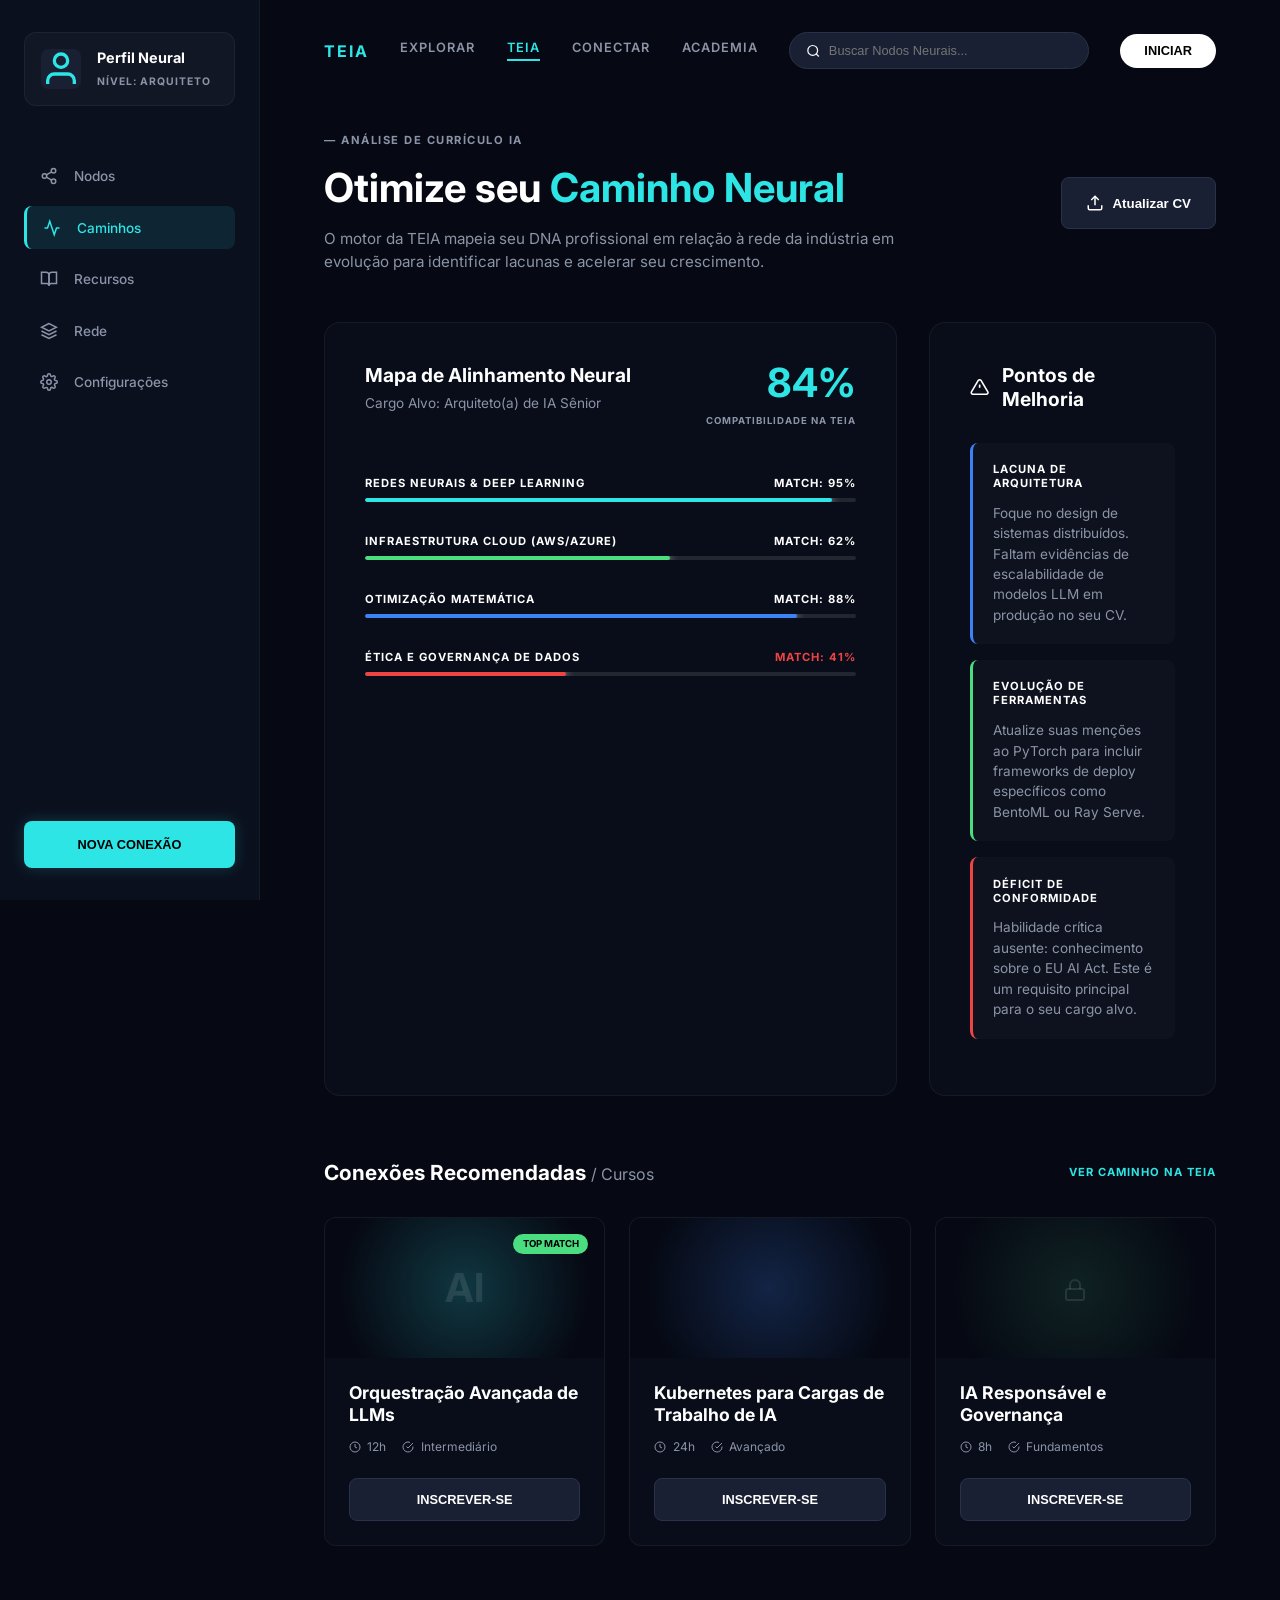
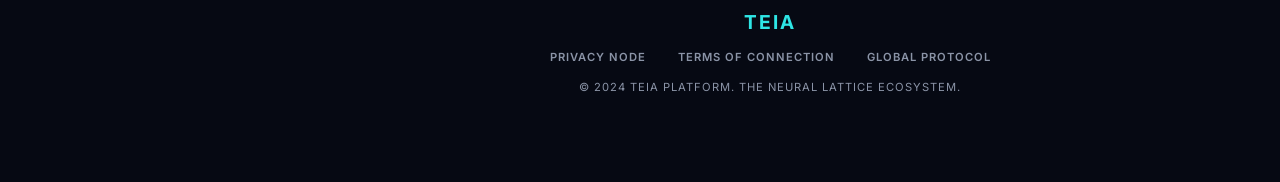
==== dashboard.html @ 176d40ed "Add files via upload" ====
<!DOCTYPE html>
<html lang="pt-BR">
<head>
    <meta charset="UTF-8">
    <meta name="viewport" content="width=device-width, initial-scale=1.0">
    <title>Teia - Painel de Controle</title>
    <link href="https://fonts.googleapis.com/css2?family=Inter:wght@400;500;600;700&display=swap" rel="stylesheet">
    <link rel="stylesheet" href="style.css">
</head>
<body class="dashboard-body">

    <div class="dashboard-layout">
        
        <aside class="sidebar">
            <div class="user-profile">
                <div class="avatar-placeholder">
                    <svg viewBox="0 0 24 24" fill="none" stroke="currentColor" stroke-width="2"><path d="M20 21v-2a4 4 0 0 0-4-4H8a4 4 0 0 0-4 4v2"></path><circle cx="12" cy="7" r="4"></circle></svg>
                </div>
                <div class="user-info">
                    <h3>Perfil Neural</h3>
                    <span>NÍVEL: ARQUITETO</span>
                </div>
            </div>

            <nav class="side-nav">
                <a href="#" class="nav-item">
                    <svg viewBox="0 0 24 24" fill="none" stroke="currentColor" stroke-width="2"><circle cx="18" cy="5" r="3"></circle><circle cx="6" cy="12" r="3"></circle><circle cx="18" cy="19" r="3"></circle><line x1="8.59" y1="13.51" x2="15.42" y2="17.49"></line><line x1="15.41" y1="6.51" x2="8.59" y2="10.49"></line></svg>
                    Nodos
                </a>
                <a href="#" class="nav-item active">
                    <svg viewBox="0 0 24 24" fill="none" stroke="currentColor" stroke-width="2"><polyline points="22 12 18 12 15 21 9 3 6 12 2 12"></polyline></svg>
                    Caminhos
                </a>
                <a href="#" class="nav-item">
                    <svg viewBox="0 0 24 24" fill="none" stroke="currentColor" stroke-width="2"><path d="M2 3h6a4 4 0 0 1 4 4v14a3 3 0 0 0-3-3H2z"></path><path d="M22 3h-6a4 4 0 0 0-4 4v14a3 3 0 0 1 3-3h7z"></path></svg>
                    Recursos
                </a>
                <a href="#" class="nav-item">
                    <svg viewBox="0 0 24 24" fill="none" stroke="currentColor" stroke-width="2"><polygon points="12 2 2 7 12 12 22 7 12 2"></polygon><polyline points="2 17 12 22 22 17"></polyline><polyline points="2 12 12 17 22 12"></polyline></svg>
                    Rede
                </a>
                <a href="#" class="nav-item">
                    <svg viewBox="0 0 24 24" fill="none" stroke="currentColor" stroke-width="2"><circle cx="12" cy="12" r="3"></circle><path d="M19.4 15a1.65 1.65 0 0 0 .33 1.82l.06.06a2 2 0 0 1 0 2.83 2 2 0 0 1-2.83 0l-.06-.06a1.65 1.65 0 0 0-1.82-.33 1.65 1.65 0 0 0-1 1.51V21a2 2 0 0 1-2 2 2 2 0 0 1-2-2v-.09A1.65 1.65 0 0 0 9 19.4a1.65 1.65 0 0 0-1.82.33l-.06.06a2 2 0 0 1-2.83 0 2 2 0 0 1 0-2.83l.06-.06a1.65 1.65 0 0 0 .33-1.82 1.65 1.65 0 0 0-1.51-1H3a2 2 0 0 1-2-2 2 2 0 0 1 2-2h.09A1.65 1.65 0 0 0 4.6 9a1.65 1.65 0 0 0-.33-1.82l-.06-.06a2 2 0 0 1 0-2.83 2 2 0 0 1 2.83 0l.06.06a1.65 1.65 0 0 0 1.82.33H9a1.65 1.65 0 0 0 1-1.51V3a2 2 0 0 1 2-2 2 2 0 0 1 2 2v.09a1.65 1.65 0 0 0 1 1.51 1.65 1.65 0 0 0 1.82-.33l.06-.06a2 2 0 0 1 2.83 0 2 2 0 0 1 0 2.83l-.06.06a1.65 1.65 0 0 0-.33 1.82V9a1.65 1.65 0 0 0 1.51 1H21a2 2 0 0 1 2 2 2 2 0 0 1-2 2h-.09a1.65 1.65 0 0 0-1.51 1z"></path></svg>
                    Configurações
                </a>
            </nav>

            <button class="btn-new-connection">NOVA CONEXÃO</button>
        </aside>

        <main class="main-content">
            
            <header class="top-nav">
                <div class="logo">TEIA</div>
                <div class="top-links">
                    <a href="#">EXPLORAR</a>
                    <a href="#" class="active">TEIA</a>
                    <a href="#">CONECTAR</a>
                    <a href="#">ACADEMIA</a>
                </div>
                <div class="search-bar">
                    <svg viewBox="0 0 24 24" width="16" height="16" fill="none" stroke="currentColor" stroke-width="2"><circle cx="11" cy="11" r="8"></circle><line x1="21" y1="21" x2="16.65" y2="16.65"></line></svg>
                    <input type="text" placeholder="Buscar Nodos Neurais...">
                </div>
                <button class="btn-start">INICIAR</button>
            </header>

            <section class="dash-hero">
                <div class="hero-text">
                    <span class="eyebrow">— ANÁLISE DE CURRÍCULO IA</span>
                    <h1>Otimize seu <span class="highlight">Caminho Neural</span></h1>
                    <p>O motor da TEIA mapeia seu DNA profissional em relação à rede da indústria em evolução para identificar lacunas e acelerar seu crescimento.</p>
                </div>
                <button class="btn-update-cv">
                    <svg viewBox="0 0 24 24" width="18" height="18" fill="none" stroke="currentColor" stroke-width="2"><path d="M21 15v4a2 2 0 0 1-2 2H5a2 2 0 0 1-2-2v-4"></path><polyline points="17 8 12 3 7 8"></polyline><line x1="12" y1="3" x2="12" y2="15"></line></svg>
                    Atualizar CV
                </button>
            </section>

            <div class="dash-grid">
                
                <div class="dash-card main-chart">
                    <div class="chart-header">
                        <div>
                            <h2>Mapa de Alinhamento Neural</h2>
                            <p>Cargo Alvo: Arquiteto(a) de IA Sênior</p>
                        </div>
                        <div class="score">
                            <h3>84%</h3>
                            <span>COMPATIBILIDADE NA TEIA</span>
                        </div>
                    </div>

                    <div class="skill-bars">
                        <div class="skill-item">
                            <div class="skill-info">
                                <span>REDES NEURAIS & DEEP LEARNING</span>
                                <span>MATCH: 95%</span>
                            </div>
                            <div class="progress-bg"><div class="progress-fill" style="width: 95%; background: var(--accent);"></div></div>
                        </div>
                        <div class="skill-item">
                            <div class="skill-info">
                                <span>INFRAESTRUTURA CLOUD (AWS/AZURE)</span>
                                <span>MATCH: 62%</span>
                            </div>
                            <div class="progress-bg"><div class="progress-fill" style="width: 62%; background: #4ADE80;"></div></div>
                        </div>
                        <div class="skill-item">
                            <div class="skill-info">
                                <span>OTIMIZAÇÃO MATEMÁTICA</span>
                                <span>MATCH: 88%</span>
                            </div>
                            <div class="progress-bg"><div class="progress-fill" style="width: 88%; background: #3B82F6;"></div></div>
                        </div>
                        <div class="skill-item">
                            <div class="skill-info">
                                <span>ÉTICA E GOVERNANÇA DE DADOS</span>
                                <span style="color: #EF4444;">MATCH: 41%</span>
                            </div>
                            <div class="progress-bg"><div class="progress-fill" style="width: 41%; background: #EF4444;"></div></div>
                        </div>
                    </div>
                </div>

                <div class="dash-card side-alerts">
                    <div class="alerts-header">
                        <svg viewBox="0 0 24 24" width="20" height="20" fill="none" stroke="currentColor" stroke-width="2"><path d="M10.29 3.86L1.82 18a2 2 0 0 0 1.71 3h16.94a2 2 0 0 0 1.71-3L13.71 3.86a2 2 0 0 0-3.42 0z"></path><line x1="12" y1="9" x2="12" y2="13"></line><line x1="12" y1="17" x2="12.01" y2="17"></line></svg>
                        <h2>Pontos de Melhoria</h2>
                    </div>

                    <div class="alert-box border-blue">
                        <h4>LACUNA DE ARQUITETURA</h4>
                        <p>Foque no design de sistemas distribuídos. Faltam evidências de escalabilidade de modelos LLM em produção no seu CV.</p>
                    </div>

                    <div class="alert-box border-green">
                        <h4>EVOLUÇÃO DE FERRAMENTAS</h4>
                        <p>Atualize suas menções ao PyTorch para incluir frameworks de deploy específicos como BentoML ou Ray Serve.</p>
                    </div>

                    <div class="alert-box border-red">
                        <h4>DÉFICIT DE CONFORMIDADE</h4>
                        <p>Habilidade crítica ausente: conhecimento sobre o EU AI Act. Este é um requisito principal para o seu cargo alvo.</p>
                    </div>
                </div>
            </div>

            <section class="recommended-section">
                <div class="section-header">
                    <h2>Conexões Recomendadas <span>/ Cursos</span></h2>
                    <a href="#" class="view-all">VER CAMINHO NA TEIA</a>
                </div>

                <div class="courses-grid">
                    <div class="course-card">
                        <div class="course-img ai-bg">
                            <span class="badge">TOP MATCH</span>
                            <div class="icon-overlay">AI</div>
                        </div>
                        <div class="course-content">
                            <h3>Orquestração Avançada de LLMs</h3>
                            <div class="course-meta">
                                <span><svg viewBox="0 0 24 24" width="12" height="12" fill="none" stroke="currentColor" stroke-width="2"><circle cx="12" cy="12" r="10"></circle><polyline points="12 6 12 12 16 14"></polyline></svg> 12h</span>
                                <span><svg viewBox="0 0 24 24" width="12" height="12" fill="none" stroke="currentColor" stroke-width="2"><path d="M22 11.08V12a10 10 0 1 1-5.93-9.14"></path><polyline points="22 4 12 14.01 9 11.01"></polyline></svg> Intermediário</span>
                            </div>
                            <button class="btn-enroll">INSCREVER-SE</button>
                        </div>
                    </div>

                    <div class="course-card">
                        <div class="course-img server-bg">
                        </div>
                        <div class="course-content">
                            <h3>Kubernetes para Cargas de Trabalho de IA</h3>
                            <div class="course-meta">
                                <span><svg viewBox="0 0 24 24" width="12" height="12" fill="none" stroke="currentColor" stroke-width="2"><circle cx="12" cy="12" r="10"></circle><polyline points="12 6 12 12 16 14"></polyline></svg> 24h</span>
                                <span><svg viewBox="0 0 24 24" width="12" height="12" fill="none" stroke="currentColor" stroke-width="2"><path d="M22 11.08V12a10 10 0 1 1-5.93-9.14"></path><polyline points="22 4 12 14.01 9 11.01"></polyline></svg> Avançado</span>
                            </div>
                            <button class="btn-enroll">INSCREVER-SE</button>
                        </div>
                    </div>

                    <div class="course-card">
                        <div class="course-img security-bg">
                            <div class="icon-overlay"><svg viewBox="0 0 24 24" width="24" height="24" fill="none" stroke="currentColor" stroke-width="2"><rect x="3" y="11" width="18" height="11" rx="2" ry="2"></rect><path d="M7 11V7a5 5 0 0 1 10 0v4"></path></svg></div>
                        </div>
                        <div class="course-content">
                            <h3>IA Responsável e Governança</h3>
                            <div class="course-meta">
                                <span><svg viewBox="0 0 24 24" width="12" height="12" fill="none" stroke="currentColor" stroke-width="2"><circle cx="12" cy="12" r="10"></circle><polyline points="12 6 12 12 16 14"></polyline></svg> 8h</span>
                                <span><svg viewBox="0 0 24 24" width="12" height="12" fill="none" stroke="currentColor" stroke-width="2"><path d="M22 11.08V12a10 10 0 1 1-5.93-9.14"></path><polyline points="22 4 12 14.01 9 11.01"></polyline></svg> Fundamentos</span>
                            </div>
                            <button class="btn-enroll">INSCREVER-SE</button>
                        </div>
                    </div>
                </div>
            </section>

            <footer class="site-footer">
                <div class="logo">TEIA</div>
                <div class="footer-links">
                    <a href="#">PRIVACY NODE</a>
                    <a href="#">TERMS OF CONNECTION</a>
                    <a href="#">GLOBAL PROTOCOL</a>
                </div>
                <p>© 2024 TEIA PLATFORM. THE NEURAL LATTICE ECOSYSTEM.</p>
            </footer>

        </main>
    </div>

</body>
</html>
---- style.css ----
:root {
    --bg-left: #050505;
    --bg-right: #0B101E;
    --accent: #2EE5E5;
    --text-main: #FFFFFF;
    --text-muted: #8B94A7;
    --input-bg: #1A2033;
    --input-border: #2A3249;
}

* { margin: 0; padding: 0; box-sizing: border-box; }

body {
    font-family: 'Inter', sans-serif;
    background-color: var(--bg-right);
    color: var(--text-main);
    min-height: 100vh;
}

.container { display: flex; min-height: 100vh; }

/* PAINEL ESQUERDO */
.left-panel {
    flex: 1.2;
    background: radial-gradient(circle at 40% 30%, rgba(46, 229, 229, 0.1) 0%, var(--bg-left) 70%);
    padding: 4rem;
    display: flex;
    flex-direction: column;
    justify-content: space-between;
}

.logo { color: var(--accent); font-weight: 700; letter-spacing: 2px; }

.hero-content h1 { font-size: 3.5rem; line-height: 1.1; margin-bottom: 1.5rem; }
.highlight { color: var(--accent); }
.hero-content p { color: var(--text-muted); max-width: 440px; margin-bottom: 3rem; line-height: 1.6; }

.cards-container { display: flex; gap: 1rem; }
.feature-card {
    background: rgba(255,255,255,0.03);
    padding: 1.5rem;
    border-radius: 12px;
    border: 1px solid rgba(255,255,255,0.05);
    flex: 1;
}
.feature-card svg { color: var(--accent); width: 24px; margin-bottom: 1rem; }
.feature-card h3 { font-size: 0.8rem; letter-spacing: 1px; margin-bottom: 0.5rem; }
.feature-card p { font-size: 0.8rem; color: var(--text-muted); }

.testimonial { display: flex; align-items: center; gap: 1rem; }
.testimonial img { width: 45px; height: 45px; border-radius: 50%; }
.testimonial-text p { font-size: 0.9rem; font-weight: 500; }
.testimonial-text span { font-size: 0.8rem; color: var(--text-muted); }

/* PAINEL DIREITO */
.right-panel { flex: 1; display: flex; justify-content: center; align-items: center; padding: 2rem; }
.form-wrapper { width: 100%; max-width: 400px; }

/* STEPPER */
.stepper { display: flex; justify-content: space-between; margin-bottom: 3rem; position: relative; }
.stepper::before { content: ''; position: absolute; top: 14px; left: 0; right: 0; height: 1px; background: var(--input-border); z-index: 0; }
.step { position: relative; z-index: 1; display: flex; flex-direction: column; align-items: center; gap: 8px; }
.step-circle { width: 30px; height: 30px; border-radius: 50%; background: var(--bg-right); border: 1px solid var(--input-border); display: flex; align-items: center; justify-content: center; font-size: 0.8rem; color: var(--text-muted); }
.step.active .step-circle { background: var(--accent); border-color: var(--accent); color: #000; box-shadow: 0 0 15px rgba(46, 229, 229, 0.4); }
.step-label { font-size: 0.65rem; font-weight: 700; color: var(--text-muted); }
.step.active .step-label { color: var(--accent); }

/* FORMULÁRIO */
.form-header h2 { font-size: 1.8rem; margin-bottom: 0.5rem; }
.form-header p { color: var(--text-muted); font-size: 0.9rem; margin-bottom: 2rem; }

.input-group { margin-bottom: 1.2rem; }
.input-group label { display: block; font-size: 0.7rem; font-weight: 700; color: var(--text-muted); margin-bottom: 0.6rem; letter-spacing: 1px; }
.input-group input { width: 100%; background: var(--input-bg); border: 1px solid transparent; padding: 0.9rem 1rem; border-radius: 8px; color: #fff; outline: none; }
.input-group input:focus { border-color: var(--accent); }

.password-wrapper { position: relative; }
.password-toggle { position: absolute; right: 10px; top: 50%; transform: translateY(-50%); background: none; border: none; color: var(--text-muted); cursor: pointer; }

.tags-container { display: flex; flex-wrap: wrap; gap: 0.5rem; margin-top: 1rem; margin-bottom: 2rem; }
.tag { background: var(--input-bg); border: 1px solid var(--input-border); color: var(--text-muted); padding: 0.5rem 1rem; border-radius: 20px; cursor: pointer; font-size: 0.75rem; transition: 0.2s; }
.tag.active { border-color: var(--accent); color: #fff; background: rgba(46, 229, 229, 0.1); }

.btn-primary { width: 100%; background: var(--accent); color: #000; border: none; padding: 1rem; border-radius: 8px; font-weight: 700; cursor: pointer; margin-bottom: 1.5rem; }

.divider { display: flex; align-items: center; color: var(--text-muted); font-size: 0.7rem; margin-bottom: 1.5rem; }
.divider::before, .divider::after { content: ''; flex: 1; height: 1px; background: var(--input-border); }
.divider span { padding: 0 10px; }

.social-buttons { display: flex; gap: 1rem; margin-bottom: 2rem; }
.btn-social { flex: 1; background: transparent; border: 1px solid var(--input-border); color: #fff; padding: 0.8rem; border-radius: 8px; font-weight: 600; cursor: pointer; font-size: 0.8rem; }

.login-link { text-align: center; font-size: 0.85rem; color: var(--text-muted); margin-bottom: 2rem; }
.login-link a { color: var(--accent); text-decoration: none; }
.terms { text-align: center; font-size: 0.65rem; color: var(--text-muted); line-height: 1.5; }

/* RESPONSIVO */
@media (max-width: 900px) {
    .container { flex-direction: column; }
    .left-panel { padding: 2rem; }
}

/* =========================================
   ESTILOS ESPECÍFICOS DA TELA DE LOGIN
========================================= */

.login-page {
    display: flex;
    flex-direction: column;
    align-items: center;
    justify-content: space-between;
    background-color: var(--bg-right);
    background: radial-gradient(circle at 50% 50%, #023234d3 0%, var(--bg-right) 60%);
    position: relative;
    overflow-x: hidden;
}

@keyframes pulse {
    0% { transform: scale(1); opacity: 0.3; }
    50% { transform: scale(1.05); opacity: 0.5; }
    100% { transform: scale(1); opacity: 0.3; }
}
.bg-graphic {
    position: absolute;
    top: 50px;
    right: 50px;
    opacity: 0.5;
    pointer-events: none;
    animation: pulse 8s infinite ease-in-out;
}

.login-container {
    flex: 1;
    display: flex;
    flex-direction: column;
    align-items: center;
    justify-content: center;
    width: 100%;
    padding: 2rem;
    z-index: 1;
}

.login-header {
    text-align: center;
    margin-bottom: 2rem;
}

.login-header .logo { font-size: 1.8rem; letter-spacing: 3px; }
.login-header p { font-size: 0.75rem; letter-spacing: 2px; color: var(--text-muted); margin-top: 0.5rem; }

.login-card {
    background: rgba(15, 20, 35, 0.6);
    backdrop-filter: blur(10px);
    border: 1px solid rgba(26, 6, 92, 0.005);
    padding: 2.5rem;
    border-radius: 12px;
    width: 100%;
    max-width: 450px;
    box-shadow: 0 0 40px rgba(0, 0, 0, 0.5);
}

.login-card h2 { font-size: 1.5rem; margin-bottom: 0.5rem; }
.login-card .subtitle { color: var(--text-muted); font-size: 0.9rem; margin-bottom: 2rem; }

.sso-buttons { display: flex; gap: 1rem; margin-bottom: 1.5rem; }
.btn-secondary {
    flex: 1; display: flex; align-items: center; justify-content: center; gap: 0.5rem;
    background: transparent; border: 1px solid var(--input-border); color: var(--text-muted);
    padding: 0.8rem; border-radius: 8px; font-size: 0.8rem; font-weight: 600; cursor: pointer;
    transition: 0.2s;
}
.btn-secondary:hover { background: var(--input-bg); color: #fff; }

.label-row { display: flex; justify-content: space-between; align-items: center; margin-bottom: 0.6rem; }
.lost-access { font-size: 0.65rem; color: var(--accent); font-weight: 700; text-decoration: none; letter-spacing: 1px; }

.input-wrapper { position: relative; }
.input-icon { position: absolute; left: 14px; top: 50%; transform: translateY(-50%); color: var(--text-muted); }
.input-wrapper input { padding-left: 2.8rem; } /* Espaço para o ícone da esquerda */

.btn-glow {
    display: flex; align-items: center; justify-content: center;
    box-shadow: 0 0 20px rgba(46, 229, 229, 0.3);
    margin-top: 1rem; margin-bottom: 0;
}
.btn-glow:hover { box-shadow: 0 0 30px rgba(46, 229, 229, 0.5); }

.forge-account { margin-top: 2rem; font-size: 0.85rem; color: var(--text-muted); }
.forge-account a { color: var(--accent); text-decoration: none; font-weight: 600; }

/* FOOTER */
.site-footer {
    width: 100%; text-align: center; padding: 2rem;
    border-top: 1px solid rgba(255,255,255,0.02);
    background: var(--bg-left);
}
.site-footer .logo { font-size: 1.2rem; margin-bottom: 1rem; }
.site-footer p { font-size: 0.7rem; color: var(--text-muted); letter-spacing: 1px; margin-bottom: 1.5rem; }
.footer-links { display: flex; justify-content: center; gap: 2rem; flex-wrap: wrap; }
.footer-links a { color: var(--text-muted); font-size: 0.7rem; text-decoration: none; letter-spacing: 1px; font-weight: 600; }
.footer-links a:hover { color: var(--accent); }

/* =========================================
   ESTILOS DA DASHBOARD (dashboard.html)
========================================= */

.dashboard-body {
    background-color: #060913; /* Fundo principal escuro */
    color: var(--text-main);
    overflow-x: hidden;
}

.dashboard-layout {
    display: flex;
    min-height: 100vh;
}

/* SIDEBAR LATERAL */
.sidebar {
    width: 260px;
    background-color: #0B101E;
    border-right: 1px solid rgba(255, 255, 255, 0.05);
    display: flex;
    flex-direction: column;
    padding: 2rem 1.5rem;
    position: sticky;
    top: 0;
    height: 100vh;
}

.user-profile {
    display: flex;
    align-items: center;
    gap: 1rem;
    background: rgba(255,255,255,0.03);
    padding: 1rem;
    border-radius: 12px;
    margin-bottom: 3rem;
    border: 1px solid rgba(255, 255, 255, 0.05);
}

.avatar-placeholder {
    width: 40px; height: 40px;
    background: var(--input-bg);
    border-radius: 8px;
    display: flex; align-items: center; justify-content: center;
    color: var(--accent);
}

.user-info h3 { font-size: 0.9rem; margin-bottom: 0.2rem; }
.user-info span { font-size: 0.65rem; color: var(--text-muted); font-weight: 700; letter-spacing: 1px; }

.side-nav {
    display: flex;
    flex-direction: column;
    gap: 0.5rem;
    flex: 1;
}

.nav-item {
    display: flex; align-items: center; gap: 1rem;
    padding: 0.8rem 1rem;
    text-decoration: none;
    color: var(--text-muted);
    font-size: 0.85rem;
    font-weight: 500;
    border-radius: 8px;
    transition: 0.2s;
}

.nav-item svg { width: 18px; }
.nav-item:hover { color: #fff; background: rgba(255,255,255,0.05); }
.nav-item.active {
    color: var(--accent);
    background: rgba(46, 229, 229, 0.1);
    border-left: 3px solid var(--accent);
}

.btn-new-connection {
    background: var(--accent);
    color: #000;
    border: none; padding: 1rem;
    border-radius: 8px; font-weight: 700;
    cursor: pointer; font-size: 0.8rem;
    box-shadow: 0 0 15px rgba(46, 229, 229, 0.2);
}

/* ÁREA PRINCIPAL */
.main-content {
    flex: 1;
    display: flex;
    flex-direction: column;
    padding: 2rem 4rem;
}

/* TOP NAVBAR */
.top-nav {
    display: flex; align-items: center; justify-content: space-between;
    margin-bottom: 4rem;
}

.top-links { display: flex; gap: 2rem; }
.top-links a { text-decoration: none; color: var(--text-muted); font-size: 0.8rem; font-weight: 600; letter-spacing: 1px; }
.top-links a:hover { color: #fff; }
.top-links a.active { color: var(--accent); border-bottom: 2px solid var(--accent); padding-bottom: 4px; }

.search-bar {
    display: flex; align-items: center; gap: 0.5rem;
    background: var(--input-bg);
    border: 1px solid var(--input-border);
    padding: 0.6rem 1rem; border-radius: 20px;
    width: 300px;
}
.search-bar input { background: transparent; border: none; color: #fff; outline: none; width: 100%; font-size: 0.8rem; }

.btn-start {
    background: #fff; color: #000;
    border: none; padding: 0.6rem 1.5rem;
    border-radius: 20px; font-weight: 700; cursor: pointer; font-size: 0.8rem;
}

/* HERO SECTION DA DASHBOARD */
.dash-hero { display: flex; justify-content: space-between; align-items: center; margin-bottom: 3rem; }
.eyebrow { color: var(--text-muted); font-size: 0.7rem; font-weight: 700; letter-spacing: 1.5px; display: block; margin-bottom: 1rem; }
.hero-text h1 { font-size: 2.5rem; margin-bottom: 1rem; }
.hero-text p { color: var(--text-muted); max-width: 600px; font-size: 0.95rem; line-height: 1.5; }

.btn-update-cv {
    display: flex; align-items: center; gap: 0.5rem;
    background: var(--input-bg); border: 1px solid var(--input-border);
    color: #fff; padding: 1rem 1.5rem; border-radius: 8px; font-weight: 600; cursor: pointer; transition: 0.2s;
}
.btn-update-cv:hover { background: rgba(255,255,255,0.05); }

/* GRID PRINCIPAL */
.dash-grid {
    display: grid;
    grid-template-columns: 2fr 1fr;
    gap: 2rem;
    margin-bottom: 4rem;
}

.dash-card {
    background: rgba(15, 20, 35, 0.4);
    border: 1px solid rgba(255, 255, 255, 0.05);
    border-radius: 16px;
    padding: 2.5rem;
}

/* GRÁFICO CENTRAL */
.chart-header { display: flex; justify-content: space-between; align-items: flex-start; margin-bottom: 3rem; }
.chart-header h2 { font-size: 1.2rem; margin-bottom: 0.5rem; }
.chart-header p { color: var(--text-muted); font-size: 0.85rem; }
.score { text-align: right; }
.score h3 { font-size: 2.5rem; color: var(--accent); line-height: 1; margin-bottom: 0.3rem; }
.score span { font-size: 0.6rem; color: var(--text-muted); font-weight: 700; letter-spacing: 1px; }

.skill-bars { display: flex; flex-direction: column; gap: 2rem; }
.skill-info { display: flex; justify-content: space-between; margin-bottom: 0.5rem; font-size: 0.7rem; font-weight: 700; letter-spacing: 1px; }
.progress-bg { width: 100%; height: 4px; background: rgba(255,255,255,0.1); border-radius: 4px; overflow: hidden; }
.progress-fill { height: 100%; border-radius: 4px; box-shadow: 0 0 10px currentColor; }

/* SIDE ALERTS */
.alerts-header { display: flex; align-items: center; gap: 0.8rem; margin-bottom: 2rem; }
.alerts-header h2 { font-size: 1.2rem; }

.alert-box { background: rgba(255,255,255,0.02); padding: 1.2rem; border-radius: 8px; margin-bottom: 1rem; border-left: 3px solid; }
.border-blue { border-color: #3B82F6; }
.border-green { border-color: #4ADE80; }
.border-red { border-color: #EF4444; }

.alert-box h4 { font-size: 0.7rem; letter-spacing: 1px; margin-bottom: 0.8rem; }
.alert-box p { font-size: 0.85rem; color: var(--text-muted); line-height: 1.5; }

/* CURSOS RECOMENDADOS */
.section-header { display: flex; justify-content: space-between; align-items: center; margin-bottom: 2rem; }
.section-header h2 { font-size: 1.3rem; }
.section-header h2 span { color: var(--text-muted); font-size: 1rem; font-weight: 400; }
.view-all { font-size: 0.7rem; color: var(--accent); font-weight: 700; letter-spacing: 1px; text-decoration: none; }

.courses-grid { display: grid; grid-template-columns: repeat(3, 1fr); gap: 1.5rem; }
.course-card { background: rgba(15, 20, 35, 0.4); border: 1px solid rgba(255, 255, 255, 0.05); border-radius: 12px; overflow: hidden; }

.course-img { height: 140px; position: relative; display: flex; align-items: center; justify-content: center; }
/* Gradientes baseados na imagem */
.ai-bg { background: radial-gradient(circle, rgba(46, 229, 229, 0.2) 0%, #060913 80%); }
.server-bg { background: radial-gradient(circle, rgba(59, 130, 246, 0.2) 0%, #060913 80%); }
.security-bg { background: radial-gradient(circle, rgba(74, 222, 128, 0.1) 0%, #060913 80%); }

.icon-overlay { font-size: 2.5rem; font-weight: 700; color: rgba(255,255,255,0.1); }
.badge { position: absolute; top: 1rem; right: 1rem; background: #4ADE80; color: #000; font-size: 0.6rem; font-weight: 700; padding: 0.3rem 0.6rem; border-radius: 12px; }

.course-content { padding: 1.5rem; }
.course-content h3 { font-size: 1.1rem; margin-bottom: 1rem; line-height: 1.3; height: 2.6rem;}
.course-meta { display: flex; gap: 1rem; color: var(--text-muted); font-size: 0.75rem; margin-bottom: 1.5rem; }
.course-meta span { display: flex; align-items: center; gap: 0.4rem; }

.btn-enroll { width: 100%; background: var(--input-bg); color: #fff; border: 1px solid var(--input-border); padding: 0.8rem; border-radius: 8px; font-weight: 600; cursor: pointer; font-size: 0.8rem; transition: 0.2s; }
.btn-enroll:hover { background: rgba(255,255,255,0.05); border-color: rgba(255,255,255,0.2); }

/* FOOTER DASHBOARD OVERRIDE */
.main-content .site-footer { background: transparent; border-top: none; margin-top: 2rem; padding: 2rem 0; }
.main-content .site-footer .footer-links { margin-bottom: 1rem; }

/* RESPONSIVO BÁSICO */
@media (max-width: 1200px) {
    .dash-grid { grid-template-columns: 1fr; }
    .courses-grid { grid-template-columns: repeat(2, 1fr); }
}
@media (max-width: 900px) {
    .dashboard-layout { flex-direction: column; }
    .sidebar { width: 100%; height: auto; position: static; flex-direction: row; flex-wrap: wrap; align-items: center; justify-content: space-between;}
    .side-nav { flex-direction: row; overflow-x: auto; margin: 1rem 0; }
    .courses-grid { grid-template-columns: 1fr; }
    .main-content { padding: 2rem 1.5rem; }
    .top-nav { flex-direction: column; gap: 1rem; }
    .search-bar { width: 100%; }
    .dash-hero { flex-direction: column; align-items: flex-start; gap: 1.5rem; }
}
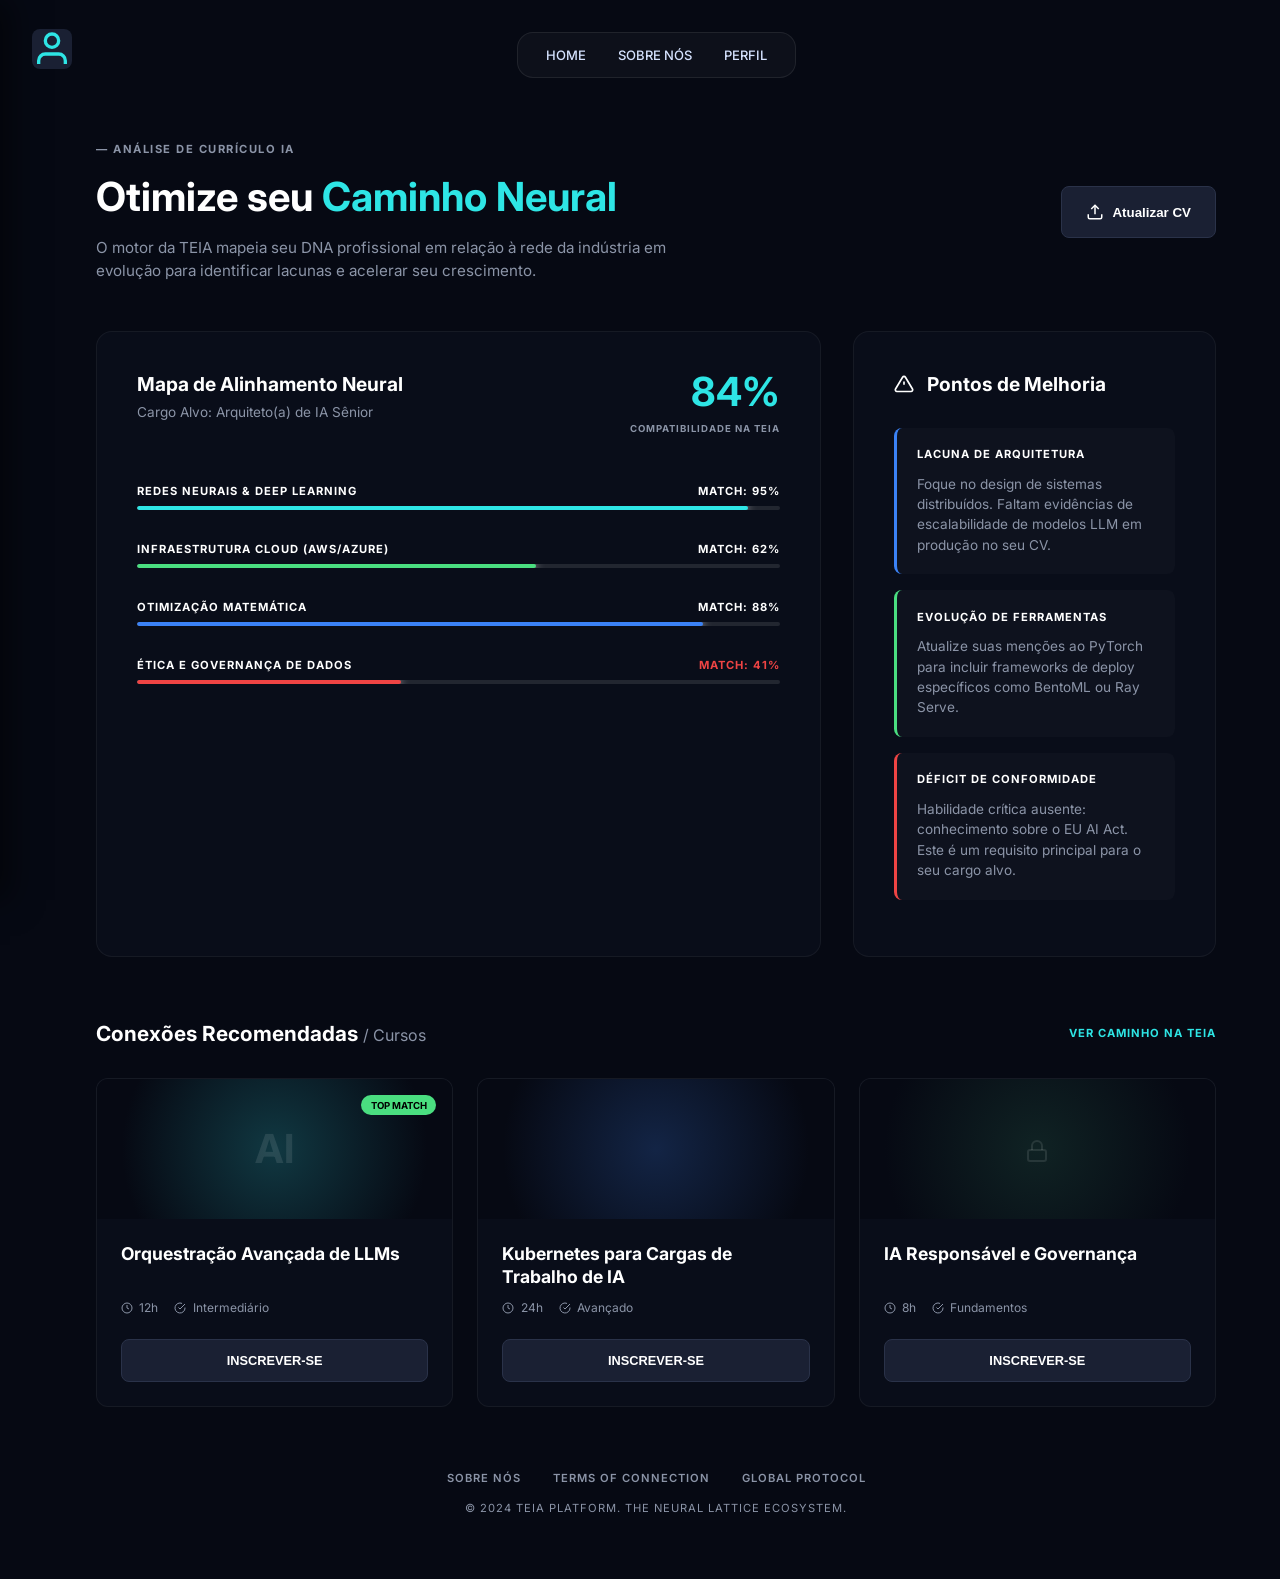
==== commit e303260d: "Add files via upload" ====
--- a/dashboard.html
+++ b/dashboard.html
@@ -5,64 +5,65 @@
     <meta name="viewport" content="width=device-width, initial-scale=1.0">
     <title>Teia - Painel de Controle</title>
     <link href="https://fonts.googleapis.com/css2?family=Inter:wght@400;500;600;700&display=swap" rel="stylesheet">
-    <link rel="stylesheet" href="style.css">
+    <link rel="stylesheet" href="dashboard.css">
 </head>
 <body class="dashboard-body">
 
     <div class="dashboard-layout">
         
-        <aside class="sidebar">
-            <div class="user-profile">
+        <div class="sidebar-wrapper">
+            <div class="sidebar-trigger">
                 <div class="avatar-placeholder">
                     <svg viewBox="0 0 24 24" fill="none" stroke="currentColor" stroke-width="2"><path d="M20 21v-2a4 4 0 0 0-4-4H8a4 4 0 0 0-4 4v2"></path><circle cx="12" cy="7" r="4"></circle></svg>
                 </div>
-                <div class="user-info">
-                    <h3>Perfil Neural</h3>
-                    <span>NÍVEL: ARQUITETO</span>
-                </div>
             </div>
 
-            <nav class="side-nav">
-                <a href="#" class="nav-item">
-                    <svg viewBox="0 0 24 24" fill="none" stroke="currentColor" stroke-width="2"><circle cx="18" cy="5" r="3"></circle><circle cx="6" cy="12" r="3"></circle><circle cx="18" cy="19" r="3"></circle><line x1="8.59" y1="13.51" x2="15.42" y2="17.49"></line><line x1="15.41" y1="6.51" x2="8.59" y2="10.49"></line></svg>
-                    Nodos
-                </a>
-                <a href="#" class="nav-item active">
-                    <svg viewBox="0 0 24 24" fill="none" stroke="currentColor" stroke-width="2"><polyline points="22 12 18 12 15 21 9 3 6 12 2 12"></polyline></svg>
-                    Caminhos
-                </a>
-                <a href="#" class="nav-item">
-                    <svg viewBox="0 0 24 24" fill="none" stroke="currentColor" stroke-width="2"><path d="M2 3h6a4 4 0 0 1 4 4v14a3 3 0 0 0-3-3H2z"></path><path d="M22 3h-6a4 4 0 0 0-4 4v14a3 3 0 0 1 3-3h7z"></path></svg>
-                    Recursos
-                </a>
-                <a href="#" class="nav-item">
-                    <svg viewBox="0 0 24 24" fill="none" stroke="currentColor" stroke-width="2"><polygon points="12 2 2 7 12 12 22 7 12 2"></polygon><polyline points="2 17 12 22 22 17"></polyline><polyline points="2 12 12 17 22 12"></polyline></svg>
-                    Rede
-                </a>
-                <a href="#" class="nav-item">
-                    <svg viewBox="0 0 24 24" fill="none" stroke="currentColor" stroke-width="2"><circle cx="12" cy="12" r="3"></circle><path d="M19.4 15a1.65 1.65 0 0 0 .33 1.82l.06.06a2 2 0 0 1 0 2.83 2 2 0 0 1-2.83 0l-.06-.06a1.65 1.65 0 0 0-1.82-.33 1.65 1.65 0 0 0-1 1.51V21a2 2 0 0 1-2 2 2 2 0 0 1-2-2v-.09A1.65 1.65 0 0 0 9 19.4a1.65 1.65 0 0 0-1.82.33l-.06.06a2 2 0 0 1-2.83 0 2 2 0 0 1 0-2.83l.06-.06a1.65 1.65 0 0 0 .33-1.82 1.65 1.65 0 0 0-1.51-1H3a2 2 0 0 1-2-2 2 2 0 0 1 2-2h.09A1.65 1.65 0 0 0 4.6 9a1.65 1.65 0 0 0-.33-1.82l-.06-.06a2 2 0 0 1 0-2.83 2 2 0 0 1 2.83 0l.06.06a1.65 1.65 0 0 0 1.82.33H9a1.65 1.65 0 0 0 1-1.51V3a2 2 0 0 1 2-2 2 2 0 0 1 2 2v.09a1.65 1.65 0 0 0 1 1.51 1.65 1.65 0 0 0 1.82-.33l.06-.06a2 2 0 0 1 2.83 0 2 2 0 0 1 0 2.83l-.06.06a1.65 1.65 0 0 0-.33 1.82V9a1.65 1.65 0 0 0 1.51 1H21a2 2 0 0 1 2 2 2 2 0 0 1-2 2h-.09a1.65 1.65 0 0 0-1.51 1z"></path></svg>
-                    Configurações
-                </a>
-            </nav>
-
-            <button class="btn-new-connection">NOVA CONEXÃO</button>
-        </aside>
-
+            <aside class="sidebar">
+                <div class="user-profile">
+                    <div class="user-info">
+                        <h3>Perfil Neural</h3>
+                        <span>NÍVEL: ARQUITETO</span>
+                    </div>
+                </div>
+
+                <nav class="side-nav">
+                    <a href="#" class="nav-item">
+                        <svg viewBox="0 0 24 24" fill="none" stroke="currentColor" stroke-width="2"><circle cx="18" cy="5" r="3"></circle><circle cx="6" cy="12" r="3"></circle><circle cx="18" cy="19" r="3"></circle><line x1="8.59" y1="13.51" x2="15.42" y2="17.49"></line><line x1="15.41" y1="6.51" x2="8.59" y2="10.49"></line></svg>
+                        Nodos
+                    </a>
+                    <a href="#" class="nav-item active">
+                        <svg viewBox="0 0 24 24" fill="none" stroke="currentColor" stroke-width="2"><polyline points="22 12 18 12 15 21 9 3 6 12 2 12"></polyline></svg>
+                        Caminhos
+                    </a>
+                    <a href="#" class="nav-item">
+                        <svg viewBox="0 0 24 24" fill="none" stroke="currentColor" stroke-width="2"><path d="M2 3h6a4 4 0 0 1 4 4v14a3 3 0 0 0-3-3H2z"></path><path d="M22 3h-6a4 4 0 0 0-4 4v14a3 3 0 0 1 3-3h7z"></path></svg>
+                        Recursos
+                    </a>
+                    <a href="#" class="nav-item">
+                        <svg viewBox="0 0 24 24" fill="none" stroke="currentColor" stroke-width="2"><polygon points="12 2 2 7 12 12 22 7 12 2"></polygon><polyline points="2 17 12 22 22 17"></polyline><polyline points="2 12 12 17 22 12"></polyline></svg>
+                        Rede
+                    </a>
+                    <a href="#" class="nav-item">
+                        <svg viewBox="0 0 24 24" fill="none" stroke="currentColor" stroke-width="2"><circle cx="12" cy="12" r="3"></circle><path d="M19.4 15a1.65 1.65 0 0 0 .33 1.82l.06.06a2 2 0 0 1 0 2.83 2 2 0 0 1-2.83 0l-.06-.06a1.65 1.65 0 0 0-1.82-.33 1.65 1.65 0 0 0-1 1.51V21a2 2 0 0 1-2 2 2 2 0 0 1-2-2v-.09A1.65 1.65 0 0 0 9 19.4a1.65 1.65 0 0 0-1.82.33l-.06.06a2 2 0 0 1-2.83 0 2 2 0 0 1 0-2.83l.06-.06a1.65 1.65 0 0 0 .33-1.82 1.65 1.65 0 0 0-1.51-1H3a2 2 0 0 1-2-2 2 2 0 0 1 2-2h.09A1.65 1.65 0 0 0 4.6 9a1.65 1.65 0 0 0-.33-1.82l-.06-.06a2 2 0 0 1 0-2.83 2 2 0 0 1 2.83 0l.06.06a1.65 1.65 0 0 0 1.82.33H9a1.65 1.65 0 0 0 1-1.51V3a2 2 0 0 1 2-2 2 2 0 0 1 2 2v.09a1.65 1.65 0 0 0 1 1.51 1.65 1.65 0 0 0 1.82-.33l.06-.06a2 2 0 0 1 2.83 0 2 2 0 0 1 0 2.83l-.06.06a1.65 1.65 0 0 0-.33 1.82V9a1.65 1.65 0 0 0 1.51 1H21a2 2 0 0 1 2 2 2 2 0 0 1-2 2h-.09a1.65 1.65 0 0 0-1.51 1z"></path></svg>
+                        Configurações
+                    </a>
+                </nav>
+
+                <button class="btn-new-connection">NOVA CONEXÃO</button>
+            </aside>
+        </div>
         <main class="main-content">
             
             <header class="top-nav">
-                <div class="logo">TEIA</div>
-                <div class="top-links">
-                    <a href="#">EXPLORAR</a>
-                    <a href="#" class="active">TEIA</a>
-                    <a href="#">CONECTAR</a>
-                    <a href="#">ACADEMIA</a>
-                </div>
-                <div class="search-bar">
-                    <svg viewBox="0 0 24 24" width="16" height="16" fill="none" stroke="currentColor" stroke-width="2"><circle cx="11" cy="11" r="8"></circle><line x1="21" y1="21" x2="16.65" y2="16.65"></line></svg>
-                    <input type="text" placeholder="Buscar Nodos Neurais...">
-                </div>
-                <button class="btn-start">INICIAR</button>
+                <div></div>
+                <nav class="menu">
+                    <a href="home.html">HOME</a>
+                    <a href="sobre.html">SOBRE NÓS</a>
+                    <a href="#">PERFIL</a>
+                </nav>
+                <div class="header-actions">
+                    <div></div>
+                </div>
             </header>
 
             <section class="dash-hero">
@@ -78,7 +79,6 @@
             </section>
 
             <div class="dash-grid">
-                
                 <div class="dash-card main-chart">
                     <div class="chart-header">
                         <div>
@@ -169,8 +169,7 @@
                     </div>
 
                     <div class="course-card">
-                        <div class="course-img server-bg">
-                        </div>
+                        <div class="course-img server-bg"></div>
                         <div class="course-content">
                             <h3>Kubernetes para Cargas de Trabalho de IA</h3>
                             <div class="course-meta">
@@ -198,9 +197,8 @@
             </section>
 
             <footer class="site-footer">
-                <div class="logo">TEIA</div>
                 <div class="footer-links">
-                    <a href="#">PRIVACY NODE</a>
+                    <a href="sobre.html">SOBRE NÓS</a>
                     <a href="#">TERMS OF CONNECTION</a>
                     <a href="#">GLOBAL PROTOCOL</a>
                 </div>
--- a/dashboard.css
+++ b/dashboard.css
@@ -0,0 +1,275 @@
+:root {
+    --bg-left: #050505;
+    --bg-right: #0B101E;
+    --accent: #2EE5E5;
+    --text-main: #FFFFFF;
+    --text-muted: #8B94A7;
+    --input-bg: #1A2033;
+    --input-border: #2A3249;
+}
+
+* { margin: 0; padding: 0; box-sizing: border-box; }
+
+body {
+    font-family: 'Inter', sans-serif;
+    background-color: var(--bg-right);
+    color: var(--text-main);
+    min-height: 100vh;
+}
+
+.dashboard-body {
+    background-color: #060913; 
+    overflow-x: hidden;
+}
+
+.dashboard-layout {
+    display: flex;
+    min-height: 100vh;
+}
+
+/* =========================================
+   SIDEBAR COM HOVER (NOVO)
+========================================= */
+.sidebar-wrapper {
+    position: fixed;
+    top: 0;
+    left: 0;
+    height: 100vh;
+    z-index: 1000;
+}
+
+.sidebar-trigger {
+    position: absolute;
+    top: 1.8rem;
+    left: 2rem;
+    width: 40px;
+    height: 40px;
+    z-index: 1001; 
+    cursor: pointer;
+}
+
+.sidebar {
+    width: 260px;
+    background-color: #0B101E;
+    border-right: 1px solid rgba(255, 255, 255, 0.05);
+    display: flex;
+    flex-direction: column;
+    padding: 0.8rem 1.5rem;
+    height: 100vh;
+    position: absolute;
+    top: 0;
+    left: 0;
+    z-index: 1000;
+    /* Inicia escondido à esquerda */
+    transform: translateX(-100%);
+    transition: transform 0.3s ease-in-out;
+    box-shadow: 10px 0 30px rgba(0,0,0,0.5);
+}
+
+/* Efeito Hover: Quando o mouse entra no wrapper, a sidebar desliza */
+.sidebar-wrapper:hover .sidebar {
+    transform: translateX(0);
+}
+
+.user-profile {
+    display: flex;
+    align-items: center;
+    gap: 1rem;
+    background: rgba(255,255,255,0.03);
+    padding: 1rem;
+    padding-left: 3.5rem;
+    border-radius: 12px;
+    margin-bottom: 3rem;
+    border: 1px solid rgba(255, 255, 255, 0.05);
+}
+
+.avatar-placeholder {
+    width: 40px; height: 40px;
+    background: var(--input-bg);
+    border-radius: 8px;
+    display: flex; align-items: center; justify-content: center;
+    color: var(--accent);
+}
+
+.user-info h3 { font-size: 0.9rem; margin-bottom: 0.2rem; }
+.user-info span { font-size: 0.65rem; color: var(--text-muted); font-weight: 700; letter-spacing: 1px; }
+
+.side-nav {
+    display: flex;
+    flex-direction: column;
+    gap: 0.5rem;
+    flex: 1;
+}
+
+.nav-item {
+    display: flex; align-items: center; gap: 1rem;
+    padding: 0.8rem 1rem;
+    text-decoration: none;
+    color: var(--text-muted);
+    font-size: 0.85rem;
+    font-weight: 500;
+    border-radius: 8px;
+    transition: 0.2s;
+}
+
+.nav-item svg { width: 18px; }
+.nav-item:hover { color: #fff; background: rgba(255,255,255,0.05); }
+.nav-item.active {
+    color: var(--accent);
+    background: rgba(46, 229, 229, 0.1);
+    border-left: 3px solid var(--accent);
+}
+
+.btn-new-connection {
+    background: var(--accent);
+    color: #000;
+    border: none; padding: 1rem;
+    border-radius: 8px; font-weight: 700;
+    cursor: pointer; font-size: 0.8rem;
+    box-shadow: 0 0 15px rgba(46, 229, 229, 0.2);
+}
+
+/* =========================================
+   ÁREA PRINCIPAL
+========================================= */
+.main-content {
+    flex: 1;
+    display: flex;
+    flex-direction: column;
+    /* Ajuste de padding: como o menu agora é flutuante, a margem esquerda deve considerar apenas o espaço do ícone/gatilho */
+    padding: 2rem 4rem 2rem 6rem; 
+}
+
+/* TOP NAVBAR */
+.top-nav {
+    display: flex; align-items: center; justify-content: space-between;
+    margin-bottom: 4rem;
+}
+
+.menu {
+    display: flex;
+    gap: 32px;
+    padding: 14px 28px;
+    border-radius: 16px;
+    background: rgba(255,255,255,.03);
+    border: 1px solid rgba(255,255,255,.08);
+}
+
+.menu a {
+    text-decoration: none;
+    color: #d6e3ff;
+    font-size: 13px;
+    font-weight: 500;
+    transition: .3s;
+}
+
+.menu a:hover {
+    color: var(--accent);
+    text-shadow: 0 0 12px rgba(46, 229, 229, .6);
+}
+
+/* HERO SECTION DA DASHBOARD */
+.dash-hero { display: flex; justify-content: space-between; align-items: center; margin-bottom: 3rem; }
+.eyebrow { color: var(--text-muted); font-size: 0.7rem; font-weight: 700; letter-spacing: 1.5px; display: block; margin-bottom: 1rem; }
+.hero-text h1 { font-size: 2.5rem; margin-bottom: 1rem; }
+.highlight { color: var(--accent); }
+.hero-text p { color: var(--text-muted); max-width: 600px; font-size: 0.95rem; line-height: 1.5; }
+
+.btn-update-cv {
+    display: flex; align-items: center; gap: 0.5rem;
+    background: var(--input-bg); border: 1px solid var(--input-border);
+    color: #fff; padding: 1rem 1.5rem; border-radius: 8px; font-weight: 600; cursor: pointer; transition: 0.2s;
+}
+.btn-update-cv:hover { background: rgba(255,255,255,0.05); }
+
+/* GRID PRINCIPAL */
+.dash-grid {
+    display: grid;
+    grid-template-columns: 2fr 1fr;
+    gap: 2rem;
+    margin-bottom: 4rem;
+}
+
+.dash-card {
+    background: rgba(15, 20, 35, 0.4);
+    border: 1px solid rgba(255, 255, 255, 0.05);
+    border-radius: 16px;
+    padding: 2.5rem;
+}
+
+/* GRÁFICO CENTRAL */
+.chart-header { display: flex; justify-content: space-between; align-items: flex-start; margin-bottom: 3rem; }
+.chart-header h2 { font-size: 1.2rem; margin-bottom: 0.5rem; }
+.chart-header p { color: var(--text-muted); font-size: 0.85rem; }
+.score { text-align: right; }
+.score h3 { font-size: 2.5rem; color: var(--accent); line-height: 1; margin-bottom: 0.3rem; }
+.score span { font-size: 0.6rem; color: var(--text-muted); font-weight: 700; letter-spacing: 1px; }
+
+.skill-bars { display: flex; flex-direction: column; gap: 2rem; }
+.skill-info { display: flex; justify-content: space-between; margin-bottom: 0.5rem; font-size: 0.7rem; font-weight: 700; letter-spacing: 1px; }
+.progress-bg { width: 100%; height: 4px; background: rgba(255,255,255,0.1); border-radius: 4px; overflow: hidden; }
+.progress-fill { height: 100%; border-radius: 4px; box-shadow: 0 0 10px currentColor; }
+
+/* SIDE ALERTS */
+.alerts-header { display: flex; align-items: center; gap: 0.8rem; margin-bottom: 2rem; }
+.alerts-header h2 { font-size: 1.2rem; }
+
+.alert-box { background: rgba(255,255,255,0.02); padding: 1.2rem; border-radius: 8px; margin-bottom: 1rem; border-left: 3px solid; }
+.border-blue { border-color: #3B82F6; }
+.border-green { border-color: #4ADE80; }
+.border-red { border-color: #EF4444; }
+
+.alert-box h4 { font-size: 0.7rem; letter-spacing: 1px; margin-bottom: 0.8rem; }
+.alert-box p { font-size: 0.85rem; color: var(--text-muted); line-height: 1.5; }
+
+/* CURSOS RECOMENDADOS */
+.section-header { display: flex; justify-content: space-between; align-items: center; margin-bottom: 2rem; }
+.section-header h2 { font-size: 1.3rem; }
+.section-header h2 span { color: var(--text-muted); font-size: 1rem; font-weight: 400; }
+.view-all { font-size: 0.7rem; color: var(--accent); font-weight: 700; letter-spacing: 1px; text-decoration: none; }
+
+.courses-grid { display: grid; grid-template-columns: repeat(3, 1fr); gap: 1.5rem; }
+.course-card { background: rgba(15, 20, 35, 0.4); border: 1px solid rgba(255, 255, 255, 0.05); border-radius: 12px; overflow: hidden; }
+
+.course-img { height: 140px; position: relative; display: flex; align-items: center; justify-content: center; }
+.ai-bg { background: radial-gradient(circle, rgba(46, 229, 229, 0.2) 0%, #060913 80%); }
+.server-bg { background: radial-gradient(circle, rgba(59, 130, 246, 0.2) 0%, #060913 80%); }
+.security-bg { background: radial-gradient(circle, rgba(74, 222, 128, 0.1) 0%, #060913 80%); }
+
+.icon-overlay { font-size: 2.5rem; font-weight: 700; color: rgba(255,255,255,0.1); }
+.badge { position: absolute; top: 1rem; right: 1rem; background: #4ADE80; color: #000; font-size: 0.6rem; font-weight: 700; padding: 0.3rem 0.6rem; border-radius: 12px; }
+
+.course-content { padding: 1.5rem; }
+.course-content h3 { font-size: 1.1rem; margin-bottom: 1rem; line-height: 1.3; height: 2.6rem;}
+.course-meta { display: flex; gap: 1rem; color: var(--text-muted); font-size: 0.75rem; margin-bottom: 1.5rem; }
+.course-meta span { display: flex; align-items: center; gap: 0.4rem; }
+
+.btn-enroll { width: 100%; background: var(--input-bg); color: #fff; border: 1px solid var(--input-border); padding: 0.8rem; border-radius: 8px; font-weight: 600; cursor: pointer; font-size: 0.8rem; transition: 0.2s; }
+.btn-enroll:hover { background: rgba(255,255,255,0.05); border-color: rgba(255,255,255,0.2); }
+
+/* FOOTER DASHBOARD */
+.main-content .site-footer { background: transparent; border-top: none; margin-top: 2rem; padding: 2rem 0; text-align: center; }
+.main-content .site-footer .footer-links { margin-bottom: 1rem; display: flex; justify-content: center; gap: 2rem; flex-wrap: wrap; }
+.main-content .site-footer .footer-links a { color: var(--text-muted); font-size: 0.7rem; text-decoration: none; letter-spacing: 1px; font-weight: 600; }
+.main-content .site-footer .footer-links a:hover { color: var(--accent); }
+.main-content .site-footer p { font-size: 0.7rem; color: var(--text-muted); letter-spacing: 1px; }
+
+/* RESPONSIVO */
+@media (max-width: 1200px) {
+    .dash-grid { grid-template-columns: 1fr; }
+    .courses-grid { grid-template-columns: repeat(2, 1fr); }
+}
+@media (max-width: 900px) {
+    .dashboard-layout { flex-direction: column; }
+    
+    /* Configuração responsiva para quando não houver hover em mobile */
+    .sidebar-wrapper { position: static; height: auto; }
+    .sidebar-trigger { display: none; }
+    .sidebar { transform: none; position: static; width: 100%; height: auto; }
+    .side-nav { flex-direction: row; overflow-x: auto; margin: 1rem 0; }
+    
+    .courses-grid { grid-template-columns: 1fr; }
+    .main-content { padding: 2rem 1.5rem; }
+    .top-nav { flex-direction: column; gap: 1rem; }
+    .dash-hero { flex-direction: column; align-items: flex-start; gap: 1.5rem; }
+}
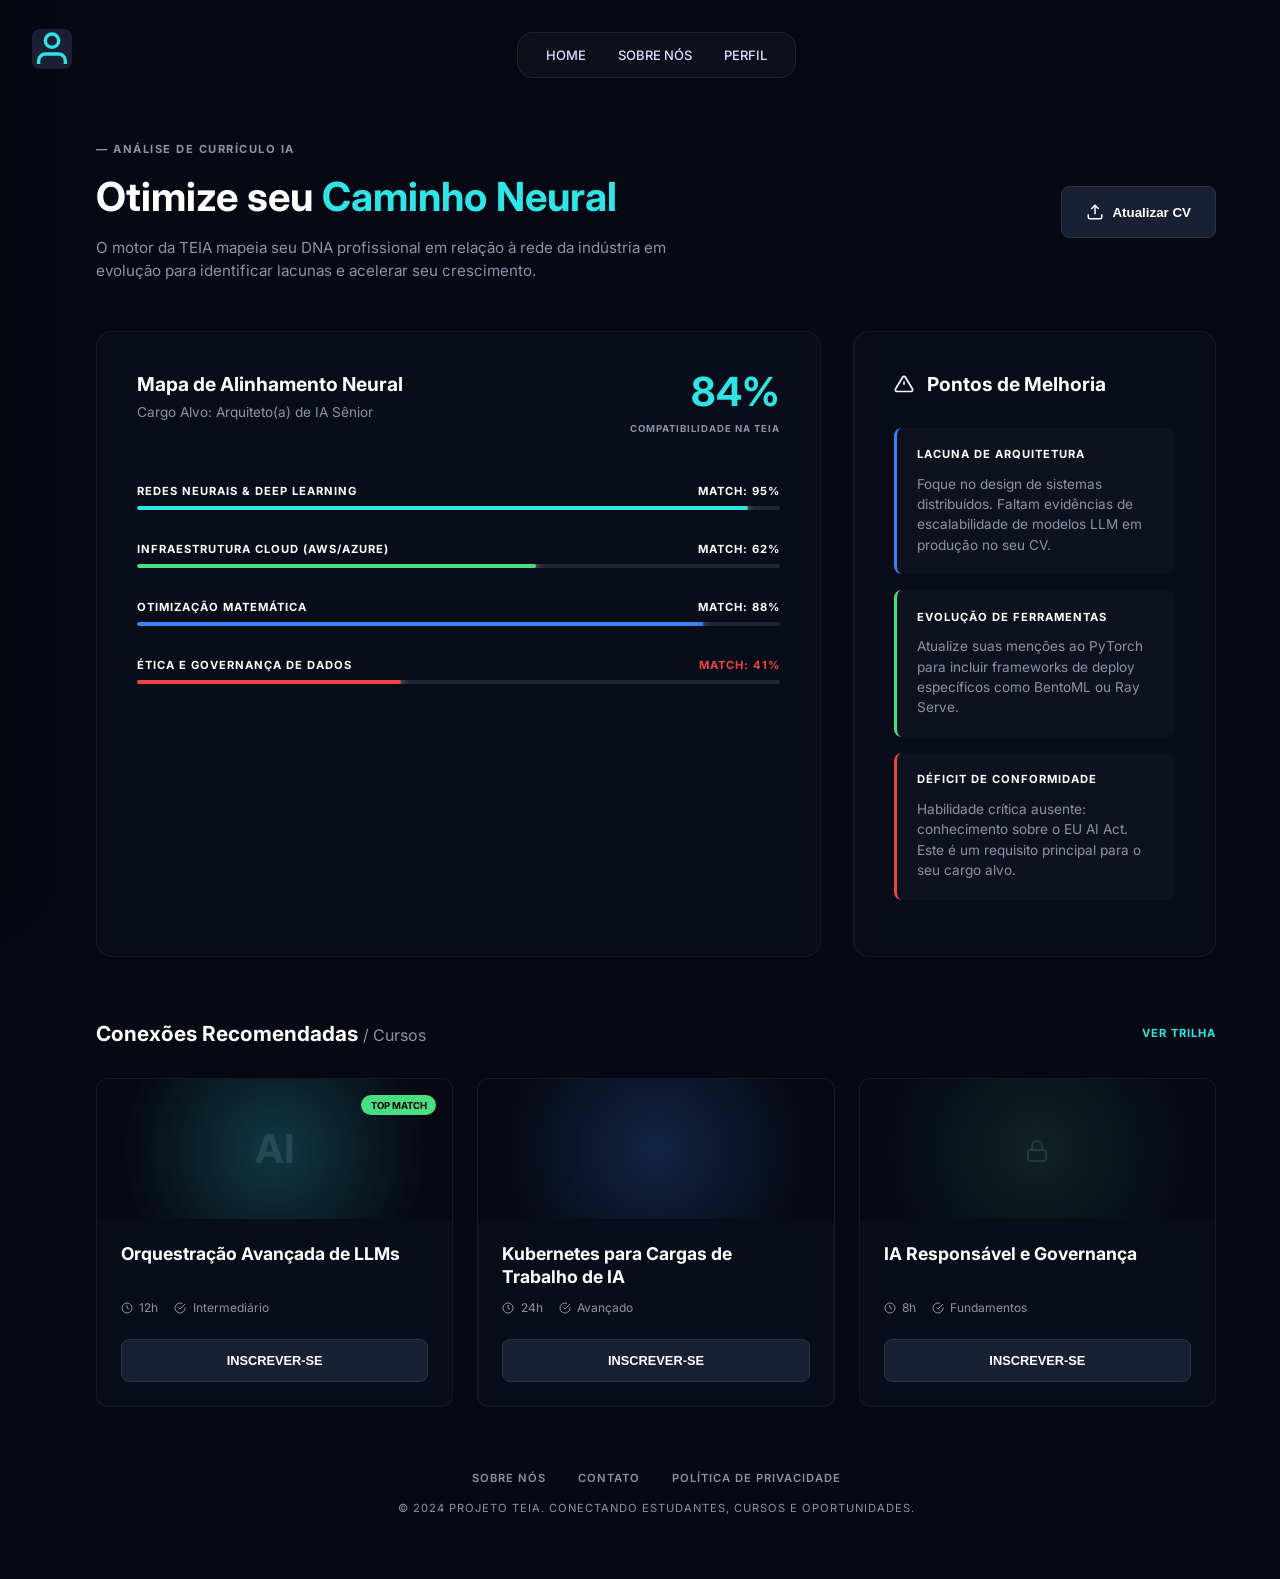
==== commit c332a665: "Atualiza projeto" ====
--- a/dashboard.html
+++ b/dashboard.html
@@ -1,212 +1,212 @@
-<!DOCTYPE html>
-<html lang="pt-BR">
-<head>
-    <meta charset="UTF-8">
-    <meta name="viewport" content="width=device-width, initial-scale=1.0">
-    <title>Teia - Painel de Controle</title>
-    <link href="https://fonts.googleapis.com/css2?family=Inter:wght@400;500;600;700&display=swap" rel="stylesheet">
-    <link rel="stylesheet" href="dashboard.css">
-</head>
-<body class="dashboard-body">
-
-    <div class="dashboard-layout">
-        
-        <div class="sidebar-wrapper">
-            <div class="sidebar-trigger">
-                <div class="avatar-placeholder">
-                    <svg viewBox="0 0 24 24" fill="none" stroke="currentColor" stroke-width="2"><path d="M20 21v-2a4 4 0 0 0-4-4H8a4 4 0 0 0-4 4v2"></path><circle cx="12" cy="7" r="4"></circle></svg>
-                </div>
-            </div>
-
-            <aside class="sidebar">
-                <div class="user-profile">
-                    <div class="user-info">
-                        <h3>Perfil Neural</h3>
-                        <span>NÍVEL: ARQUITETO</span>
-                    </div>
-                </div>
-
-                <nav class="side-nav">
-                    <a href="#" class="nav-item">
-                        <svg viewBox="0 0 24 24" fill="none" stroke="currentColor" stroke-width="2"><circle cx="18" cy="5" r="3"></circle><circle cx="6" cy="12" r="3"></circle><circle cx="18" cy="19" r="3"></circle><line x1="8.59" y1="13.51" x2="15.42" y2="17.49"></line><line x1="15.41" y1="6.51" x2="8.59" y2="10.49"></line></svg>
-                        Nodos
-                    </a>
-                    <a href="#" class="nav-item active">
-                        <svg viewBox="0 0 24 24" fill="none" stroke="currentColor" stroke-width="2"><polyline points="22 12 18 12 15 21 9 3 6 12 2 12"></polyline></svg>
-                        Caminhos
-                    </a>
-                    <a href="#" class="nav-item">
-                        <svg viewBox="0 0 24 24" fill="none" stroke="currentColor" stroke-width="2"><path d="M2 3h6a4 4 0 0 1 4 4v14a3 3 0 0 0-3-3H2z"></path><path d="M22 3h-6a4 4 0 0 0-4 4v14a3 3 0 0 1 3-3h7z"></path></svg>
-                        Recursos
-                    </a>
-                    <a href="#" class="nav-item">
-                        <svg viewBox="0 0 24 24" fill="none" stroke="currentColor" stroke-width="2"><polygon points="12 2 2 7 12 12 22 7 12 2"></polygon><polyline points="2 17 12 22 22 17"></polyline><polyline points="2 12 12 17 22 12"></polyline></svg>
-                        Rede
-                    </a>
-                    <a href="#" class="nav-item">
-                        <svg viewBox="0 0 24 24" fill="none" stroke="currentColor" stroke-width="2"><circle cx="12" cy="12" r="3"></circle><path d="M19.4 15a1.65 1.65 0 0 0 .33 1.82l.06.06a2 2 0 0 1 0 2.83 2 2 0 0 1-2.83 0l-.06-.06a1.65 1.65 0 0 0-1.82-.33 1.65 1.65 0 0 0-1 1.51V21a2 2 0 0 1-2 2 2 2 0 0 1-2-2v-.09A1.65 1.65 0 0 0 9 19.4a1.65 1.65 0 0 0-1.82.33l-.06.06a2 2 0 0 1-2.83 0 2 2 0 0 1 0-2.83l.06-.06a1.65 1.65 0 0 0 .33-1.82 1.65 1.65 0 0 0-1.51-1H3a2 2 0 0 1-2-2 2 2 0 0 1 2-2h.09A1.65 1.65 0 0 0 4.6 9a1.65 1.65 0 0 0-.33-1.82l-.06-.06a2 2 0 0 1 0-2.83 2 2 0 0 1 2.83 0l.06.06a1.65 1.65 0 0 0 1.82.33H9a1.65 1.65 0 0 0 1-1.51V3a2 2 0 0 1 2-2 2 2 0 0 1 2 2v.09a1.65 1.65 0 0 0 1 1.51 1.65 1.65 0 0 0 1.82-.33l.06-.06a2 2 0 0 1 2.83 0 2 2 0 0 1 0 2.83l-.06.06a1.65 1.65 0 0 0-.33 1.82V9a1.65 1.65 0 0 0 1.51 1H21a2 2 0 0 1 2 2 2 2 0 0 1-2 2h-.09a1.65 1.65 0 0 0-1.51 1z"></path></svg>
-                        Configurações
-                    </a>
-                </nav>
-
-                <button class="btn-new-connection">NOVA CONEXÃO</button>
-            </aside>
-        </div>
-        <main class="main-content">
-            
-            <header class="top-nav">
-                <div></div>
-                <nav class="menu">
-                    <a href="home.html">HOME</a>
-                    <a href="sobre.html">SOBRE NÓS</a>
-                    <a href="#">PERFIL</a>
-                </nav>
-                <div class="header-actions">
-                    <div></div>
-                </div>
-            </header>
-
-            <section class="dash-hero">
-                <div class="hero-text">
-                    <span class="eyebrow">— ANÁLISE DE CURRÍCULO IA</span>
-                    <h1>Otimize seu <span class="highlight">Caminho Neural</span></h1>
-                    <p>O motor da TEIA mapeia seu DNA profissional em relação à rede da indústria em evolução para identificar lacunas e acelerar seu crescimento.</p>
-                </div>
-                <button class="btn-update-cv">
-                    <svg viewBox="0 0 24 24" width="18" height="18" fill="none" stroke="currentColor" stroke-width="2"><path d="M21 15v4a2 2 0 0 1-2 2H5a2 2 0 0 1-2-2v-4"></path><polyline points="17 8 12 3 7 8"></polyline><line x1="12" y1="3" x2="12" y2="15"></line></svg>
-                    Atualizar CV
-                </button>
-            </section>
-
-            <div class="dash-grid">
-                <div class="dash-card main-chart">
-                    <div class="chart-header">
-                        <div>
-                            <h2>Mapa de Alinhamento Neural</h2>
-                            <p>Cargo Alvo: Arquiteto(a) de IA Sênior</p>
-                        </div>
-                        <div class="score">
-                            <h3>84%</h3>
-                            <span>COMPATIBILIDADE NA TEIA</span>
-                        </div>
-                    </div>
-
-                    <div class="skill-bars">
-                        <div class="skill-item">
-                            <div class="skill-info">
-                                <span>REDES NEURAIS & DEEP LEARNING</span>
-                                <span>MATCH: 95%</span>
-                            </div>
-                            <div class="progress-bg"><div class="progress-fill" style="width: 95%; background: var(--accent);"></div></div>
-                        </div>
-                        <div class="skill-item">
-                            <div class="skill-info">
-                                <span>INFRAESTRUTURA CLOUD (AWS/AZURE)</span>
-                                <span>MATCH: 62%</span>
-                            </div>
-                            <div class="progress-bg"><div class="progress-fill" style="width: 62%; background: #4ADE80;"></div></div>
-                        </div>
-                        <div class="skill-item">
-                            <div class="skill-info">
-                                <span>OTIMIZAÇÃO MATEMÁTICA</span>
-                                <span>MATCH: 88%</span>
-                            </div>
-                            <div class="progress-bg"><div class="progress-fill" style="width: 88%; background: #3B82F6;"></div></div>
-                        </div>
-                        <div class="skill-item">
-                            <div class="skill-info">
-                                <span>ÉTICA E GOVERNANÇA DE DADOS</span>
-                                <span style="color: #EF4444;">MATCH: 41%</span>
-                            </div>
-                            <div class="progress-bg"><div class="progress-fill" style="width: 41%; background: #EF4444;"></div></div>
-                        </div>
-                    </div>
-                </div>
-
-                <div class="dash-card side-alerts">
-                    <div class="alerts-header">
-                        <svg viewBox="0 0 24 24" width="20" height="20" fill="none" stroke="currentColor" stroke-width="2"><path d="M10.29 3.86L1.82 18a2 2 0 0 0 1.71 3h16.94a2 2 0 0 0 1.71-3L13.71 3.86a2 2 0 0 0-3.42 0z"></path><line x1="12" y1="9" x2="12" y2="13"></line><line x1="12" y1="17" x2="12.01" y2="17"></line></svg>
-                        <h2>Pontos de Melhoria</h2>
-                    </div>
-
-                    <div class="alert-box border-blue">
-                        <h4>LACUNA DE ARQUITETURA</h4>
-                        <p>Foque no design de sistemas distribuídos. Faltam evidências de escalabilidade de modelos LLM em produção no seu CV.</p>
-                    </div>
-
-                    <div class="alert-box border-green">
-                        <h4>EVOLUÇÃO DE FERRAMENTAS</h4>
-                        <p>Atualize suas menções ao PyTorch para incluir frameworks de deploy específicos como BentoML ou Ray Serve.</p>
-                    </div>
-
-                    <div class="alert-box border-red">
-                        <h4>DÉFICIT DE CONFORMIDADE</h4>
-                        <p>Habilidade crítica ausente: conhecimento sobre o EU AI Act. Este é um requisito principal para o seu cargo alvo.</p>
-                    </div>
-                </div>
-            </div>
-
-            <section class="recommended-section">
-                <div class="section-header">
-                    <h2>Conexões Recomendadas <span>/ Cursos</span></h2>
-                    <a href="#" class="view-all">VER CAMINHO NA TEIA</a>
-                </div>
-
-                <div class="courses-grid">
-                    <div class="course-card">
-                        <div class="course-img ai-bg">
-                            <span class="badge">TOP MATCH</span>
-                            <div class="icon-overlay">AI</div>
-                        </div>
-                        <div class="course-content">
-                            <h3>Orquestração Avançada de LLMs</h3>
-                            <div class="course-meta">
-                                <span><svg viewBox="0 0 24 24" width="12" height="12" fill="none" stroke="currentColor" stroke-width="2"><circle cx="12" cy="12" r="10"></circle><polyline points="12 6 12 12 16 14"></polyline></svg> 12h</span>
-                                <span><svg viewBox="0 0 24 24" width="12" height="12" fill="none" stroke="currentColor" stroke-width="2"><path d="M22 11.08V12a10 10 0 1 1-5.93-9.14"></path><polyline points="22 4 12 14.01 9 11.01"></polyline></svg> Intermediário</span>
-                            </div>
-                            <button class="btn-enroll">INSCREVER-SE</button>
-                        </div>
-                    </div>
-
-                    <div class="course-card">
-                        <div class="course-img server-bg"></div>
-                        <div class="course-content">
-                            <h3>Kubernetes para Cargas de Trabalho de IA</h3>
-                            <div class="course-meta">
-                                <span><svg viewBox="0 0 24 24" width="12" height="12" fill="none" stroke="currentColor" stroke-width="2"><circle cx="12" cy="12" r="10"></circle><polyline points="12 6 12 12 16 14"></polyline></svg> 24h</span>
-                                <span><svg viewBox="0 0 24 24" width="12" height="12" fill="none" stroke="currentColor" stroke-width="2"><path d="M22 11.08V12a10 10 0 1 1-5.93-9.14"></path><polyline points="22 4 12 14.01 9 11.01"></polyline></svg> Avançado</span>
-                            </div>
-                            <button class="btn-enroll">INSCREVER-SE</button>
-                        </div>
-                    </div>
-
-                    <div class="course-card">
-                        <div class="course-img security-bg">
-                            <div class="icon-overlay"><svg viewBox="0 0 24 24" width="24" height="24" fill="none" stroke="currentColor" stroke-width="2"><rect x="3" y="11" width="18" height="11" rx="2" ry="2"></rect><path d="M7 11V7a5 5 0 0 1 10 0v4"></path></svg></div>
-                        </div>
-                        <div class="course-content">
-                            <h3>IA Responsável e Governança</h3>
-                            <div class="course-meta">
-                                <span><svg viewBox="0 0 24 24" width="12" height="12" fill="none" stroke="currentColor" stroke-width="2"><circle cx="12" cy="12" r="10"></circle><polyline points="12 6 12 12 16 14"></polyline></svg> 8h</span>
-                                <span><svg viewBox="0 0 24 24" width="12" height="12" fill="none" stroke="currentColor" stroke-width="2"><path d="M22 11.08V12a10 10 0 1 1-5.93-9.14"></path><polyline points="22 4 12 14.01 9 11.01"></polyline></svg> Fundamentos</span>
-                            </div>
-                            <button class="btn-enroll">INSCREVER-SE</button>
-                        </div>
-                    </div>
-                </div>
-            </section>
-
-            <footer class="site-footer">
-                <div class="footer-links">
-                    <a href="sobre.html">SOBRE NÓS</a>
-                    <a href="#">TERMS OF CONNECTION</a>
-                    <a href="#">GLOBAL PROTOCOL</a>
-                </div>
-                <p>© 2024 TEIA PLATFORM. THE NEURAL LATTICE ECOSYSTEM.</p>
-            </footer>
-
-        </main>
-    </div>
-
-</body>
+<!DOCTYPE html>
+<html lang="pt-BR">
+<head>
+    <meta charset="UTF-8">
+    <meta name="viewport" content="width=device-width, initial-scale=1.0">
+    <title>Teia - Painel de Controle</title>
+    <link href="https://fonts.googleapis.com/css2?family=Inter:wght@400;500;600;700&display=swap" rel="stylesheet">
+    <link rel="stylesheet" href="dashboard.css">
+</head>
+<body class="dashboard-body">
+
+    <div class="dashboard-layout">
+        
+        <div class="sidebar-wrapper">
+            <div class="sidebar-trigger">
+                <div class="avatar-placeholder">
+                    <svg viewBox="0 0 24 24" fill="none" stroke="currentColor" stroke-width="2"><path d="M20 21v-2a4 4 0 0 0-4-4H8a4 4 0 0 0-4 4v2"></path><circle cx="12" cy="7" r="4"></circle></svg>
+                </div>
+            </div>
+
+            <aside class="sidebar">
+                <div class="user-profile">
+                    <div class="user-info">
+                        <h3>Perfil</h3>
+                        <span>NÍVEL: ARQUITETO</span>
+                    </div>
+                </div>
+
+                <nav class="side-nav">
+                    <a href="#" class="nav-item">
+                        <svg viewBox="0 0 24 24" fill="none" stroke="currentColor" stroke-width="2"><circle cx="18" cy="5" r="3"></circle><circle cx="6" cy="12" r="3"></circle><circle cx="18" cy="19" r="3"></circle><line x1="8.59" y1="13.51" x2="15.42" y2="17.49"></line><line x1="15.41" y1="6.51" x2="8.59" y2="10.49"></line></svg>
+                        Conexões
+                    </a>
+                    <a href="#" class="nav-item active">
+                        <svg viewBox="0 0 24 24" fill="none" stroke="currentColor" stroke-width="2"><polyline points="22 12 18 12 15 21 9 3 6 12 2 12"></polyline></svg>
+                        Trilhas
+                    </a>
+                    <a href="#" class="nav-item">
+                        <svg viewBox="0 0 24 24" fill="none" stroke="currentColor" stroke-width="2"><path d="M2 3h6a4 4 0 0 1 4 4v14a3 3 0 0 0-3-3H2z"></path><path d="M22 3h-6a4 4 0 0 0-4 4v14a3 3 0 0 1 3-3h7z"></path></svg>
+                        Cursos
+                    </a>
+                    <a href="#" class="nav-item">
+                        <svg viewBox="0 0 24 24" fill="none" stroke="currentColor" stroke-width="2"><polygon points="12 2 2 7 12 12 22 7 12 2"></polygon><polyline points="2 17 12 22 22 17"></polyline><polyline points="2 12 12 17 22 12"></polyline></svg>
+                        Empresas
+                    </a>
+                    <a href="#" class="nav-item">
+                        <svg viewBox="0 0 24 24" fill="none" stroke="currentColor" stroke-width="2"><circle cx="12" cy="12" r="3"></circle><path d="M19.4 15a1.65 1.65 0 0 0 .33 1.82l.06.06a2 2 0 0 1 0 2.83 2 2 0 0 1-2.83 0l-.06-.06a1.65 1.65 0 0 0-1.82-.33 1.65 1.65 0 0 0-1 1.51V21a2 2 0 0 1-2 2 2 2 0 0 1-2-2v-.09A1.65 1.65 0 0 0 9 19.4a1.65 1.65 0 0 0-1.82.33l-.06.06a2 2 0 0 1-2.83 0 2 2 0 0 1 0-2.83l.06-.06a1.65 1.65 0 0 0 .33-1.82 1.65 1.65 0 0 0-1.51-1H3a2 2 0 0 1-2-2 2 2 0 0 1 2-2h.09A1.65 1.65 0 0 0 4.6 9a1.65 1.65 0 0 0-.33-1.82l-.06-.06a2 2 0 0 1 0-2.83 2 2 0 0 1 2.83 0l.06.06a1.65 1.65 0 0 0 1.82.33H9a1.65 1.65 0 0 0 1-1.51V3a2 2 0 0 1 2-2 2 2 0 0 1 2 2v.09a1.65 1.65 0 0 0 1 1.51 1.65 1.65 0 0 0 1.82-.33l.06-.06a2 2 0 0 1 2.83 0 2 2 0 0 1 0 2.83l-.06.06a1.65 1.65 0 0 0-.33 1.82V9a1.65 1.65 0 0 0 1.51 1H21a2 2 0 0 1 2 2 2 2 0 0 1-2 2h-.09a1.65 1.65 0 0 0-1.51 1z"></path></svg>
+                        Configurações
+                    </a>
+                </nav>
+
+                <button class="btn-new-connection">NOVA CONEXÃO</button>
+            </aside>
+        </div>
+        <main class="main-content">
+            
+            <header class="top-nav">
+                <div></div>
+                <nav class="menu">
+                    <a href="home.html">HOME</a>
+                    <a href="sobre.html">SOBRE NÓS</a>
+                    <a href="#">PERFIL</a>
+                </nav>
+                <div class="header-actions">
+                    <div></div>
+                </div>
+            </header>
+
+            <section class="dash-hero">
+                <div class="hero-text">
+                    <span class="eyebrow">— ANÁLISE DE CURRÍCULO IA</span>
+                    <h1>Otimize seu <span class="highlight">Caminho Neural</span></h1>
+                    <p>O motor da TEIA mapeia seu DNA profissional em relação à rede da indústria em evolução para identificar lacunas e acelerar seu crescimento.</p>
+                </div>
+                <button class="btn-update-cv">
+                    <svg viewBox="0 0 24 24" width="18" height="18" fill="none" stroke="currentColor" stroke-width="2"><path d="M21 15v4a2 2 0 0 1-2 2H5a2 2 0 0 1-2-2v-4"></path><polyline points="17 8 12 3 7 8"></polyline><line x1="12" y1="3" x2="12" y2="15"></line></svg>
+                    Atualizar CV
+                </button>
+            </section>
+
+            <div class="dash-grid">
+                <div class="dash-card main-chart">
+                    <div class="chart-header">
+                        <div>
+                            <h2>Mapa de Alinhamento Neural</h2>
+                            <p>Cargo Alvo: Arquiteto(a) de IA Sênior</p>
+                        </div>
+                        <div class="score">
+                            <h3>84%</h3>
+                            <span>COMPATIBILIDADE NA TEIA</span>
+                        </div>
+                    </div>
+
+                    <div class="skill-bars">
+                        <div class="skill-item">
+                            <div class="skill-info">
+                                <span>REDES NEURAIS & DEEP LEARNING</span>
+                                <span>MATCH: 95%</span>
+                            </div>
+                            <div class="progress-bg"><div class="progress-fill" style="width: 95%; background: var(--accent);"></div></div>
+                        </div>
+                        <div class="skill-item">
+                            <div class="skill-info">
+                                <span>INFRAESTRUTURA CLOUD (AWS/AZURE)</span>
+                                <span>MATCH: 62%</span>
+                            </div>
+                            <div class="progress-bg"><div class="progress-fill" style="width: 62%; background: #4ADE80;"></div></div>
+                        </div>
+                        <div class="skill-item">
+                            <div class="skill-info">
+                                <span>OTIMIZAÇÃO MATEMÁTICA</span>
+                                <span>MATCH: 88%</span>
+                            </div>
+                            <div class="progress-bg"><div class="progress-fill" style="width: 88%; background: #3B82F6;"></div></div>
+                        </div>
+                        <div class="skill-item">
+                            <div class="skill-info">
+                                <span>ÉTICA E GOVERNANÇA DE DADOS</span>
+                                <span style="color: #EF4444;">MATCH: 41%</span>
+                            </div>
+                            <div class="progress-bg"><div class="progress-fill" style="width: 41%; background: #EF4444;"></div></div>
+                        </div>
+                    </div>
+                </div>
+
+                <div class="dash-card side-alerts">
+                    <div class="alerts-header">
+                        <svg viewBox="0 0 24 24" width="20" height="20" fill="none" stroke="currentColor" stroke-width="2"><path d="M10.29 3.86L1.82 18a2 2 0 0 0 1.71 3h16.94a2 2 0 0 0 1.71-3L13.71 3.86a2 2 0 0 0-3.42 0z"></path><line x1="12" y1="9" x2="12" y2="13"></line><line x1="12" y1="17" x2="12.01" y2="17"></line></svg>
+                        <h2>Pontos de Melhoria</h2>
+                    </div>
+
+                    <div class="alert-box border-blue">
+                        <h4>LACUNA DE ARQUITETURA</h4>
+                        <p>Foque no design de sistemas distribuídos. Faltam evidências de escalabilidade de modelos LLM em produção no seu CV.</p>
+                    </div>
+
+                    <div class="alert-box border-green">
+                        <h4>EVOLUÇÃO DE FERRAMENTAS</h4>
+                        <p>Atualize suas menções ao PyTorch para incluir frameworks de deploy específicos como BentoML ou Ray Serve.</p>
+                    </div>
+
+                    <div class="alert-box border-red">
+                        <h4>DÉFICIT DE CONFORMIDADE</h4>
+                        <p>Habilidade crítica ausente: conhecimento sobre o EU AI Act. Este é um requisito principal para o seu cargo alvo.</p>
+                    </div>
+                </div>
+            </div>
+
+            <section class="recommended-section">
+                <div class="section-header">
+                    <h2>Conexões Recomendadas <span>/ Cursos</span></h2>
+                    <a href="#" class="view-all">VER TRILHA</a>
+                </div>
+
+                <div class="courses-grid">
+                    <div class="course-card">
+                        <div class="course-img ai-bg">
+                            <span class="badge">TOP MATCH</span>
+                            <div class="icon-overlay">AI</div>
+                        </div>
+                        <div class="course-content">
+                            <h3>Orquestração Avançada de LLMs</h3>
+                            <div class="course-meta">
+                                <span><svg viewBox="0 0 24 24" width="12" height="12" fill="none" stroke="currentColor" stroke-width="2"><circle cx="12" cy="12" r="10"></circle><polyline points="12 6 12 12 16 14"></polyline></svg> 12h</span>
+                                <span><svg viewBox="0 0 24 24" width="12" height="12" fill="none" stroke="currentColor" stroke-width="2"><path d="M22 11.08V12a10 10 0 1 1-5.93-9.14"></path><polyline points="22 4 12 14.01 9 11.01"></polyline></svg> Intermediário</span>
+                            </div>
+                            <button class="btn-enroll">INSCREVER-SE</button>
+                        </div>
+                    </div>
+
+                    <div class="course-card">
+                        <div class="course-img server-bg"></div>
+                        <div class="course-content">
+                            <h3>Kubernetes para Cargas de Trabalho de IA</h3>
+                            <div class="course-meta">
+                                <span><svg viewBox="0 0 24 24" width="12" height="12" fill="none" stroke="currentColor" stroke-width="2"><circle cx="12" cy="12" r="10"></circle><polyline points="12 6 12 12 16 14"></polyline></svg> 24h</span>
+                                <span><svg viewBox="0 0 24 24" width="12" height="12" fill="none" stroke="currentColor" stroke-width="2"><path d="M22 11.08V12a10 10 0 1 1-5.93-9.14"></path><polyline points="22 4 12 14.01 9 11.01"></polyline></svg> Avançado</span>
+                            </div>
+                            <button class="btn-enroll">INSCREVER-SE</button>
+                        </div>
+                    </div>
+
+                    <div class="course-card">
+                        <div class="course-img security-bg">
+                            <div class="icon-overlay"><svg viewBox="0 0 24 24" width="24" height="24" fill="none" stroke="currentColor" stroke-width="2"><rect x="3" y="11" width="18" height="11" rx="2" ry="2"></rect><path d="M7 11V7a5 5 0 0 1 10 0v4"></path></svg></div>
+                        </div>
+                        <div class="course-content">
+                            <h3>IA Responsável e Governança</h3>
+                            <div class="course-meta">
+                                <span><svg viewBox="0 0 24 24" width="12" height="12" fill="none" stroke="currentColor" stroke-width="2"><circle cx="12" cy="12" r="10"></circle><polyline points="12 6 12 12 16 14"></polyline></svg> 8h</span>
+                                <span><svg viewBox="0 0 24 24" width="12" height="12" fill="none" stroke="currentColor" stroke-width="2"><path d="M22 11.08V12a10 10 0 1 1-5.93-9.14"></path><polyline points="22 4 12 14.01 9 11.01"></polyline></svg> Fundamentos</span>
+                            </div>
+                            <button class="btn-enroll">INSCREVER-SE</button>
+                        </div>
+                    </div>
+                </div>
+            </section>
+
+            <footer class="site-footer">
+                <div class="footer-links">
+                    <a href="sobre.html">SOBRE NÓS</a>
+                    <a href="#">CONTATO</a>
+                    <a href="#">POLÍTICA DE PRIVACIDADE</a>
+                </div>
+                <p>© 2024 PROJETO TEIA. CONECTANDO ESTUDANTES, CURSOS E OPORTUNIDADES. </p>
+            </footer>
+
+        </main>
+    </div>
+
+</body>
 </html>
--- a/dashboard.css
+++ b/dashboard.css
@@ -1,275 +1,275 @@
-:root {
-    --bg-left: #050505;
-    --bg-right: #0B101E;
-    --accent: #2EE5E5;
-    --text-main: #FFFFFF;
-    --text-muted: #8B94A7;
-    --input-bg: #1A2033;
-    --input-border: #2A3249;
-}
-
-* { margin: 0; padding: 0; box-sizing: border-box; }
-
-body {
-    font-family: 'Inter', sans-serif;
-    background-color: var(--bg-right);
-    color: var(--text-main);
-    min-height: 100vh;
-}
-
-.dashboard-body {
-    background-color: #060913; 
-    overflow-x: hidden;
-}
-
-.dashboard-layout {
-    display: flex;
-    min-height: 100vh;
-}
-
-/* =========================================
-   SIDEBAR COM HOVER (NOVO)
-========================================= */
-.sidebar-wrapper {
-    position: fixed;
-    top: 0;
-    left: 0;
-    height: 100vh;
-    z-index: 1000;
-}
-
-.sidebar-trigger {
-    position: absolute;
-    top: 1.8rem;
-    left: 2rem;
-    width: 40px;
-    height: 40px;
-    z-index: 1001; 
-    cursor: pointer;
-}
-
-.sidebar {
-    width: 260px;
-    background-color: #0B101E;
-    border-right: 1px solid rgba(255, 255, 255, 0.05);
-    display: flex;
-    flex-direction: column;
-    padding: 0.8rem 1.5rem;
-    height: 100vh;
-    position: absolute;
-    top: 0;
-    left: 0;
-    z-index: 1000;
-    /* Inicia escondido à esquerda */
-    transform: translateX(-100%);
-    transition: transform 0.3s ease-in-out;
-    box-shadow: 10px 0 30px rgba(0,0,0,0.5);
-}
-
-/* Efeito Hover: Quando o mouse entra no wrapper, a sidebar desliza */
-.sidebar-wrapper:hover .sidebar {
-    transform: translateX(0);
-}
-
-.user-profile {
-    display: flex;
-    align-items: center;
-    gap: 1rem;
-    background: rgba(255,255,255,0.03);
-    padding: 1rem;
-    padding-left: 3.5rem;
-    border-radius: 12px;
-    margin-bottom: 3rem;
-    border: 1px solid rgba(255, 255, 255, 0.05);
-}
-
-.avatar-placeholder {
-    width: 40px; height: 40px;
-    background: var(--input-bg);
-    border-radius: 8px;
-    display: flex; align-items: center; justify-content: center;
-    color: var(--accent);
-}
-
-.user-info h3 { font-size: 0.9rem; margin-bottom: 0.2rem; }
-.user-info span { font-size: 0.65rem; color: var(--text-muted); font-weight: 700; letter-spacing: 1px; }
-
-.side-nav {
-    display: flex;
-    flex-direction: column;
-    gap: 0.5rem;
-    flex: 1;
-}
-
-.nav-item {
-    display: flex; align-items: center; gap: 1rem;
-    padding: 0.8rem 1rem;
-    text-decoration: none;
-    color: var(--text-muted);
-    font-size: 0.85rem;
-    font-weight: 500;
-    border-radius: 8px;
-    transition: 0.2s;
-}
-
-.nav-item svg { width: 18px; }
-.nav-item:hover { color: #fff; background: rgba(255,255,255,0.05); }
-.nav-item.active {
-    color: var(--accent);
-    background: rgba(46, 229, 229, 0.1);
-    border-left: 3px solid var(--accent);
-}
-
-.btn-new-connection {
-    background: var(--accent);
-    color: #000;
-    border: none; padding: 1rem;
-    border-radius: 8px; font-weight: 700;
-    cursor: pointer; font-size: 0.8rem;
-    box-shadow: 0 0 15px rgba(46, 229, 229, 0.2);
-}
-
-/* =========================================
-   ÁREA PRINCIPAL
-========================================= */
-.main-content {
-    flex: 1;
-    display: flex;
-    flex-direction: column;
-    /* Ajuste de padding: como o menu agora é flutuante, a margem esquerda deve considerar apenas o espaço do ícone/gatilho */
-    padding: 2rem 4rem 2rem 6rem; 
-}
-
-/* TOP NAVBAR */
-.top-nav {
-    display: flex; align-items: center; justify-content: space-between;
-    margin-bottom: 4rem;
-}
-
-.menu {
-    display: flex;
-    gap: 32px;
-    padding: 14px 28px;
-    border-radius: 16px;
-    background: rgba(255,255,255,.03);
-    border: 1px solid rgba(255,255,255,.08);
-}
-
-.menu a {
-    text-decoration: none;
-    color: #d6e3ff;
-    font-size: 13px;
-    font-weight: 500;
-    transition: .3s;
-}
-
-.menu a:hover {
-    color: var(--accent);
-    text-shadow: 0 0 12px rgba(46, 229, 229, .6);
-}
-
-/* HERO SECTION DA DASHBOARD */
-.dash-hero { display: flex; justify-content: space-between; align-items: center; margin-bottom: 3rem; }
-.eyebrow { color: var(--text-muted); font-size: 0.7rem; font-weight: 700; letter-spacing: 1.5px; display: block; margin-bottom: 1rem; }
-.hero-text h1 { font-size: 2.5rem; margin-bottom: 1rem; }
-.highlight { color: var(--accent); }
-.hero-text p { color: var(--text-muted); max-width: 600px; font-size: 0.95rem; line-height: 1.5; }
-
-.btn-update-cv {
-    display: flex; align-items: center; gap: 0.5rem;
-    background: var(--input-bg); border: 1px solid var(--input-border);
-    color: #fff; padding: 1rem 1.5rem; border-radius: 8px; font-weight: 600; cursor: pointer; transition: 0.2s;
-}
-.btn-update-cv:hover { background: rgba(255,255,255,0.05); }
-
-/* GRID PRINCIPAL */
-.dash-grid {
-    display: grid;
-    grid-template-columns: 2fr 1fr;
-    gap: 2rem;
-    margin-bottom: 4rem;
-}
-
-.dash-card {
-    background: rgba(15, 20, 35, 0.4);
-    border: 1px solid rgba(255, 255, 255, 0.05);
-    border-radius: 16px;
-    padding: 2.5rem;
-}
-
-/* GRÁFICO CENTRAL */
-.chart-header { display: flex; justify-content: space-between; align-items: flex-start; margin-bottom: 3rem; }
-.chart-header h2 { font-size: 1.2rem; margin-bottom: 0.5rem; }
-.chart-header p { color: var(--text-muted); font-size: 0.85rem; }
-.score { text-align: right; }
-.score h3 { font-size: 2.5rem; color: var(--accent); line-height: 1; margin-bottom: 0.3rem; }
-.score span { font-size: 0.6rem; color: var(--text-muted); font-weight: 700; letter-spacing: 1px; }
-
-.skill-bars { display: flex; flex-direction: column; gap: 2rem; }
-.skill-info { display: flex; justify-content: space-between; margin-bottom: 0.5rem; font-size: 0.7rem; font-weight: 700; letter-spacing: 1px; }
-.progress-bg { width: 100%; height: 4px; background: rgba(255,255,255,0.1); border-radius: 4px; overflow: hidden; }
-.progress-fill { height: 100%; border-radius: 4px; box-shadow: 0 0 10px currentColor; }
-
-/* SIDE ALERTS */
-.alerts-header { display: flex; align-items: center; gap: 0.8rem; margin-bottom: 2rem; }
-.alerts-header h2 { font-size: 1.2rem; }
-
-.alert-box { background: rgba(255,255,255,0.02); padding: 1.2rem; border-radius: 8px; margin-bottom: 1rem; border-left: 3px solid; }
-.border-blue { border-color: #3B82F6; }
-.border-green { border-color: #4ADE80; }
-.border-red { border-color: #EF4444; }
-
-.alert-box h4 { font-size: 0.7rem; letter-spacing: 1px; margin-bottom: 0.8rem; }
-.alert-box p { font-size: 0.85rem; color: var(--text-muted); line-height: 1.5; }
-
-/* CURSOS RECOMENDADOS */
-.section-header { display: flex; justify-content: space-between; align-items: center; margin-bottom: 2rem; }
-.section-header h2 { font-size: 1.3rem; }
-.section-header h2 span { color: var(--text-muted); font-size: 1rem; font-weight: 400; }
-.view-all { font-size: 0.7rem; color: var(--accent); font-weight: 700; letter-spacing: 1px; text-decoration: none; }
-
-.courses-grid { display: grid; grid-template-columns: repeat(3, 1fr); gap: 1.5rem; }
-.course-card { background: rgba(15, 20, 35, 0.4); border: 1px solid rgba(255, 255, 255, 0.05); border-radius: 12px; overflow: hidden; }
-
-.course-img { height: 140px; position: relative; display: flex; align-items: center; justify-content: center; }
-.ai-bg { background: radial-gradient(circle, rgba(46, 229, 229, 0.2) 0%, #060913 80%); }
-.server-bg { background: radial-gradient(circle, rgba(59, 130, 246, 0.2) 0%, #060913 80%); }
-.security-bg { background: radial-gradient(circle, rgba(74, 222, 128, 0.1) 0%, #060913 80%); }
-
-.icon-overlay { font-size: 2.5rem; font-weight: 700; color: rgba(255,255,255,0.1); }
-.badge { position: absolute; top: 1rem; right: 1rem; background: #4ADE80; color: #000; font-size: 0.6rem; font-weight: 700; padding: 0.3rem 0.6rem; border-radius: 12px; }
-
-.course-content { padding: 1.5rem; }
-.course-content h3 { font-size: 1.1rem; margin-bottom: 1rem; line-height: 1.3; height: 2.6rem;}
-.course-meta { display: flex; gap: 1rem; color: var(--text-muted); font-size: 0.75rem; margin-bottom: 1.5rem; }
-.course-meta span { display: flex; align-items: center; gap: 0.4rem; }
-
-.btn-enroll { width: 100%; background: var(--input-bg); color: #fff; border: 1px solid var(--input-border); padding: 0.8rem; border-radius: 8px; font-weight: 600; cursor: pointer; font-size: 0.8rem; transition: 0.2s; }
-.btn-enroll:hover { background: rgba(255,255,255,0.05); border-color: rgba(255,255,255,0.2); }
-
-/* FOOTER DASHBOARD */
-.main-content .site-footer { background: transparent; border-top: none; margin-top: 2rem; padding: 2rem 0; text-align: center; }
-.main-content .site-footer .footer-links { margin-bottom: 1rem; display: flex; justify-content: center; gap: 2rem; flex-wrap: wrap; }
-.main-content .site-footer .footer-links a { color: var(--text-muted); font-size: 0.7rem; text-decoration: none; letter-spacing: 1px; font-weight: 600; }
-.main-content .site-footer .footer-links a:hover { color: var(--accent); }
-.main-content .site-footer p { font-size: 0.7rem; color: var(--text-muted); letter-spacing: 1px; }
-
-/* RESPONSIVO */
-@media (max-width: 1200px) {
-    .dash-grid { grid-template-columns: 1fr; }
-    .courses-grid { grid-template-columns: repeat(2, 1fr); }
-}
-@media (max-width: 900px) {
-    .dashboard-layout { flex-direction: column; }
-    
-    /* Configuração responsiva para quando não houver hover em mobile */
-    .sidebar-wrapper { position: static; height: auto; }
-    .sidebar-trigger { display: none; }
-    .sidebar { transform: none; position: static; width: 100%; height: auto; }
-    .side-nav { flex-direction: row; overflow-x: auto; margin: 1rem 0; }
-    
-    .courses-grid { grid-template-columns: 1fr; }
-    .main-content { padding: 2rem 1.5rem; }
-    .top-nav { flex-direction: column; gap: 1rem; }
-    .dash-hero { flex-direction: column; align-items: flex-start; gap: 1.5rem; }
+:root {
+    --bg-left: #050505;
+    --bg-right: #0B101E;
+    --accent: #2EE5E5;
+    --text-main: #FFFFFF;
+    --text-muted: #8B94A7;
+    --input-bg: #1A2033;
+    --input-border: #2A3249;
+}
+
+* { margin: 0; padding: 0; box-sizing: border-box; }
+
+body {
+    font-family: 'Inter', sans-serif;
+    background-color: var(--bg-right);
+    color: var(--text-main);
+    min-height: 100vh;
+}
+
+.dashboard-body {
+    background-color: #060913; 
+    overflow-x: hidden;
+}
+
+.dashboard-layout {
+    display: flex;
+    min-height: 100vh;
+}
+
+/* =========================================
+   SIDEBAR COM HOVER (NOVO)
+========================================= */
+.sidebar-wrapper {
+    position: fixed;
+    top: 0;
+    left: 0;
+    height: 100vh;
+    z-index: 1000;
+}
+
+.sidebar-trigger {
+    position: absolute;
+    top: 1.8rem;
+    left: 2rem;
+    width: 40px;
+    height: 40px;
+    z-index: 1001; 
+    cursor: pointer;
+}
+
+.sidebar {
+    width: 260px;
+    background-color: #0B101E;
+    border-right: 1px solid rgba(255, 255, 255, 0.05);
+    display: flex;
+    flex-direction: column;
+    padding: 0.8rem 1.5rem;
+    height: 100vh;
+    position: absolute;
+    top: 0;
+    left: 0;
+    z-index: 1000;
+    /* Inicia escondido à esquerda */
+    transform: translateX(-100%);
+    transition: transform 0.3s ease-in-out;
+    box-shadow: 10px 0 30px rgba(0,0,0,0.5);
+}
+
+/* Efeito Hover: Quando o mouse entra no wrapper, a sidebar desliza */
+.sidebar-wrapper:hover .sidebar {
+    transform: translateX(0);
+}
+
+.user-profile {
+    display: flex;
+    align-items: center;
+    gap: 1rem;
+    background: rgba(255,255,255,0.03);
+    padding: 1rem;
+    padding-left: 3.5rem;
+    border-radius: 12px;
+    margin-bottom: 3rem;
+    border: 1px solid rgba(255, 255, 255, 0.05);
+}
+
+.avatar-placeholder {
+    width: 40px; height: 40px;
+    background: var(--input-bg);
+    border-radius: 8px;
+    display: flex; align-items: center; justify-content: center;
+    color: var(--accent);
+}
+
+.user-info h3 { font-size: 0.9rem; margin-bottom: 0.2rem; }
+.user-info span { font-size: 0.65rem; color: var(--text-muted); font-weight: 700; letter-spacing: 1px; }
+
+.side-nav {
+    display: flex;
+    flex-direction: column;
+    gap: 0.5rem;
+    flex: 1;
+}
+
+.nav-item {
+    display: flex; align-items: center; gap: 1rem;
+    padding: 0.8rem 1rem;
+    text-decoration: none;
+    color: var(--text-muted);
+    font-size: 0.85rem;
+    font-weight: 500;
+    border-radius: 8px;
+    transition: 0.2s;
+}
+
+.nav-item svg { width: 18px; }
+.nav-item:hover { color: #fff; background: rgba(255,255,255,0.05); }
+.nav-item.active {
+    color: var(--accent);
+    background: rgba(46, 229, 229, 0.1);
+    border-left: 3px solid var(--accent);
+}
+
+.btn-new-connection {
+    background: var(--accent);
+    color: #000;
+    border: none; padding: 1rem;
+    border-radius: 8px; font-weight: 700;
+    cursor: pointer; font-size: 0.8rem;
+    box-shadow: 0 0 15px rgba(46, 229, 229, 0.2);
+}
+
+/* =========================================
+   ÁREA PRINCIPAL
+========================================= */
+.main-content {
+    flex: 1;
+    display: flex;
+    flex-direction: column;
+    /* Ajuste de padding: como o menu agora é flutuante, a margem esquerda deve considerar apenas o espaço do ícone/gatilho */
+    padding: 2rem 4rem 2rem 6rem; 
+}
+
+/* TOP NAVBAR */
+.top-nav {
+    display: flex; align-items: center; justify-content: space-between;
+    margin-bottom: 4rem;
+}
+
+.menu {
+    display: flex;
+    gap: 32px;
+    padding: 14px 28px;
+    border-radius: 16px;
+    background: rgba(255,255,255,.03);
+    border: 1px solid rgba(255,255,255,.08);
+}
+
+.menu a {
+    text-decoration: none;
+    color: #d6e3ff;
+    font-size: 13px;
+    font-weight: 500;
+    transition: .3s;
+}
+
+.menu a:hover {
+    color: var(--accent);
+    text-shadow: 0 0 12px rgba(46, 229, 229, .6);
+}
+
+/* HERO SECTION DA DASHBOARD */
+.dash-hero { display: flex; justify-content: space-between; align-items: center; margin-bottom: 3rem; }
+.eyebrow { color: var(--text-muted); font-size: 0.7rem; font-weight: 700; letter-spacing: 1.5px; display: block; margin-bottom: 1rem; }
+.hero-text h1 { font-size: 2.5rem; margin-bottom: 1rem; }
+.highlight { color: var(--accent); }
+.hero-text p { color: var(--text-muted); max-width: 600px; font-size: 0.95rem; line-height: 1.5; }
+
+.btn-update-cv {
+    display: flex; align-items: center; gap: 0.5rem;
+    background: var(--input-bg); border: 1px solid var(--input-border);
+    color: #fff; padding: 1rem 1.5rem; border-radius: 8px; font-weight: 600; cursor: pointer; transition: 0.2s;
+}
+.btn-update-cv:hover { background: rgba(255,255,255,0.05); }
+
+/* GRID PRINCIPAL */
+.dash-grid {
+    display: grid;
+    grid-template-columns: 2fr 1fr;
+    gap: 2rem;
+    margin-bottom: 4rem;
+}
+
+.dash-card {
+    background: rgba(15, 20, 35, 0.4);
+    border: 1px solid rgba(255, 255, 255, 0.05);
+    border-radius: 16px;
+    padding: 2.5rem;
+}
+
+/* GRÁFICO CENTRAL */
+.chart-header { display: flex; justify-content: space-between; align-items: flex-start; margin-bottom: 3rem; }
+.chart-header h2 { font-size: 1.2rem; margin-bottom: 0.5rem; }
+.chart-header p { color: var(--text-muted); font-size: 0.85rem; }
+.score { text-align: right; }
+.score h3 { font-size: 2.5rem; color: var(--accent); line-height: 1; margin-bottom: 0.3rem; }
+.score span { font-size: 0.6rem; color: var(--text-muted); font-weight: 700; letter-spacing: 1px; }
+
+.skill-bars { display: flex; flex-direction: column; gap: 2rem; }
+.skill-info { display: flex; justify-content: space-between; margin-bottom: 0.5rem; font-size: 0.7rem; font-weight: 700; letter-spacing: 1px; }
+.progress-bg { width: 100%; height: 4px; background: rgba(255,255,255,0.1); border-radius: 4px; overflow: hidden; }
+.progress-fill { height: 100%; border-radius: 4px; box-shadow: 0 0 10px currentColor; }
+
+/* SIDE ALERTS */
+.alerts-header { display: flex; align-items: center; gap: 0.8rem; margin-bottom: 2rem; }
+.alerts-header h2 { font-size: 1.2rem; }
+
+.alert-box { background: rgba(255,255,255,0.02); padding: 1.2rem; border-radius: 8px; margin-bottom: 1rem; border-left: 3px solid; }
+.border-blue { border-color: #3B82F6; }
+.border-green { border-color: #4ADE80; }
+.border-red { border-color: #EF4444; }
+
+.alert-box h4 { font-size: 0.7rem; letter-spacing: 1px; margin-bottom: 0.8rem; }
+.alert-box p { font-size: 0.85rem; color: var(--text-muted); line-height: 1.5; }
+
+/* CURSOS RECOMENDADOS */
+.section-header { display: flex; justify-content: space-between; align-items: center; margin-bottom: 2rem; }
+.section-header h2 { font-size: 1.3rem; }
+.section-header h2 span { color: var(--text-muted); font-size: 1rem; font-weight: 400; }
+.view-all { font-size: 0.7rem; color: var(--accent); font-weight: 700; letter-spacing: 1px; text-decoration: none; }
+
+.courses-grid { display: grid; grid-template-columns: repeat(3, 1fr); gap: 1.5rem; }
+.course-card { background: rgba(15, 20, 35, 0.4); border: 1px solid rgba(255, 255, 255, 0.05); border-radius: 12px; overflow: hidden; }
+
+.course-img { height: 140px; position: relative; display: flex; align-items: center; justify-content: center; }
+.ai-bg { background: radial-gradient(circle, rgba(46, 229, 229, 0.2) 0%, #060913 80%); }
+.server-bg { background: radial-gradient(circle, rgba(59, 130, 246, 0.2) 0%, #060913 80%); }
+.security-bg { background: radial-gradient(circle, rgba(74, 222, 128, 0.1) 0%, #060913 80%); }
+
+.icon-overlay { font-size: 2.5rem; font-weight: 700; color: rgba(255,255,255,0.1); }
+.badge { position: absolute; top: 1rem; right: 1rem; background: #4ADE80; color: #000; font-size: 0.6rem; font-weight: 700; padding: 0.3rem 0.6rem; border-radius: 12px; }
+
+.course-content { padding: 1.5rem; }
+.course-content h3 { font-size: 1.1rem; margin-bottom: 1rem; line-height: 1.3; height: 2.6rem;}
+.course-meta { display: flex; gap: 1rem; color: var(--text-muted); font-size: 0.75rem; margin-bottom: 1.5rem; }
+.course-meta span { display: flex; align-items: center; gap: 0.4rem; }
+
+.btn-enroll { width: 100%; background: var(--input-bg); color: #fff; border: 1px solid var(--input-border); padding: 0.8rem; border-radius: 8px; font-weight: 600; cursor: pointer; font-size: 0.8rem; transition: 0.2s; }
+.btn-enroll:hover { background: rgba(255,255,255,0.05); border-color: rgba(255,255,255,0.2); }
+
+/* FOOTER DASHBOARD */
+.main-content .site-footer { background: transparent; border-top: none; margin-top: 2rem; padding: 2rem 0; text-align: center; }
+.main-content .site-footer .footer-links { margin-bottom: 1rem; display: flex; justify-content: center; gap: 2rem; flex-wrap: wrap; }
+.main-content .site-footer .footer-links a { color: var(--text-muted); font-size: 0.7rem; text-decoration: none; letter-spacing: 1px; font-weight: 600; }
+.main-content .site-footer .footer-links a:hover { color: var(--accent); }
+.main-content .site-footer p { font-size: 0.7rem; color: var(--text-muted); letter-spacing: 1px; }
+
+/* RESPONSIVO */
+@media (max-width: 1200px) {
+    .dash-grid { grid-template-columns: 1fr; }
+    .courses-grid { grid-template-columns: repeat(2, 1fr); }
+}
+@media (max-width: 900px) {
+    .dashboard-layout { flex-direction: column; }
+    
+    /* Configuração responsiva para quando não houver hover em mobile */
+    .sidebar-wrapper { position: static; height: auto; }
+    .sidebar-trigger { display: none; }
+    .sidebar { transform: none; position: static; width: 100%; height: auto; }
+    .side-nav { flex-direction: row; overflow-x: auto; margin: 1rem 0; }
+    
+    .courses-grid { grid-template-columns: 1fr; }
+    .main-content { padding: 2rem 1.5rem; }
+    .top-nav { flex-direction: column; gap: 1rem; }
+    .dash-hero { flex-direction: column; align-items: flex-start; gap: 1.5rem; }
 }
